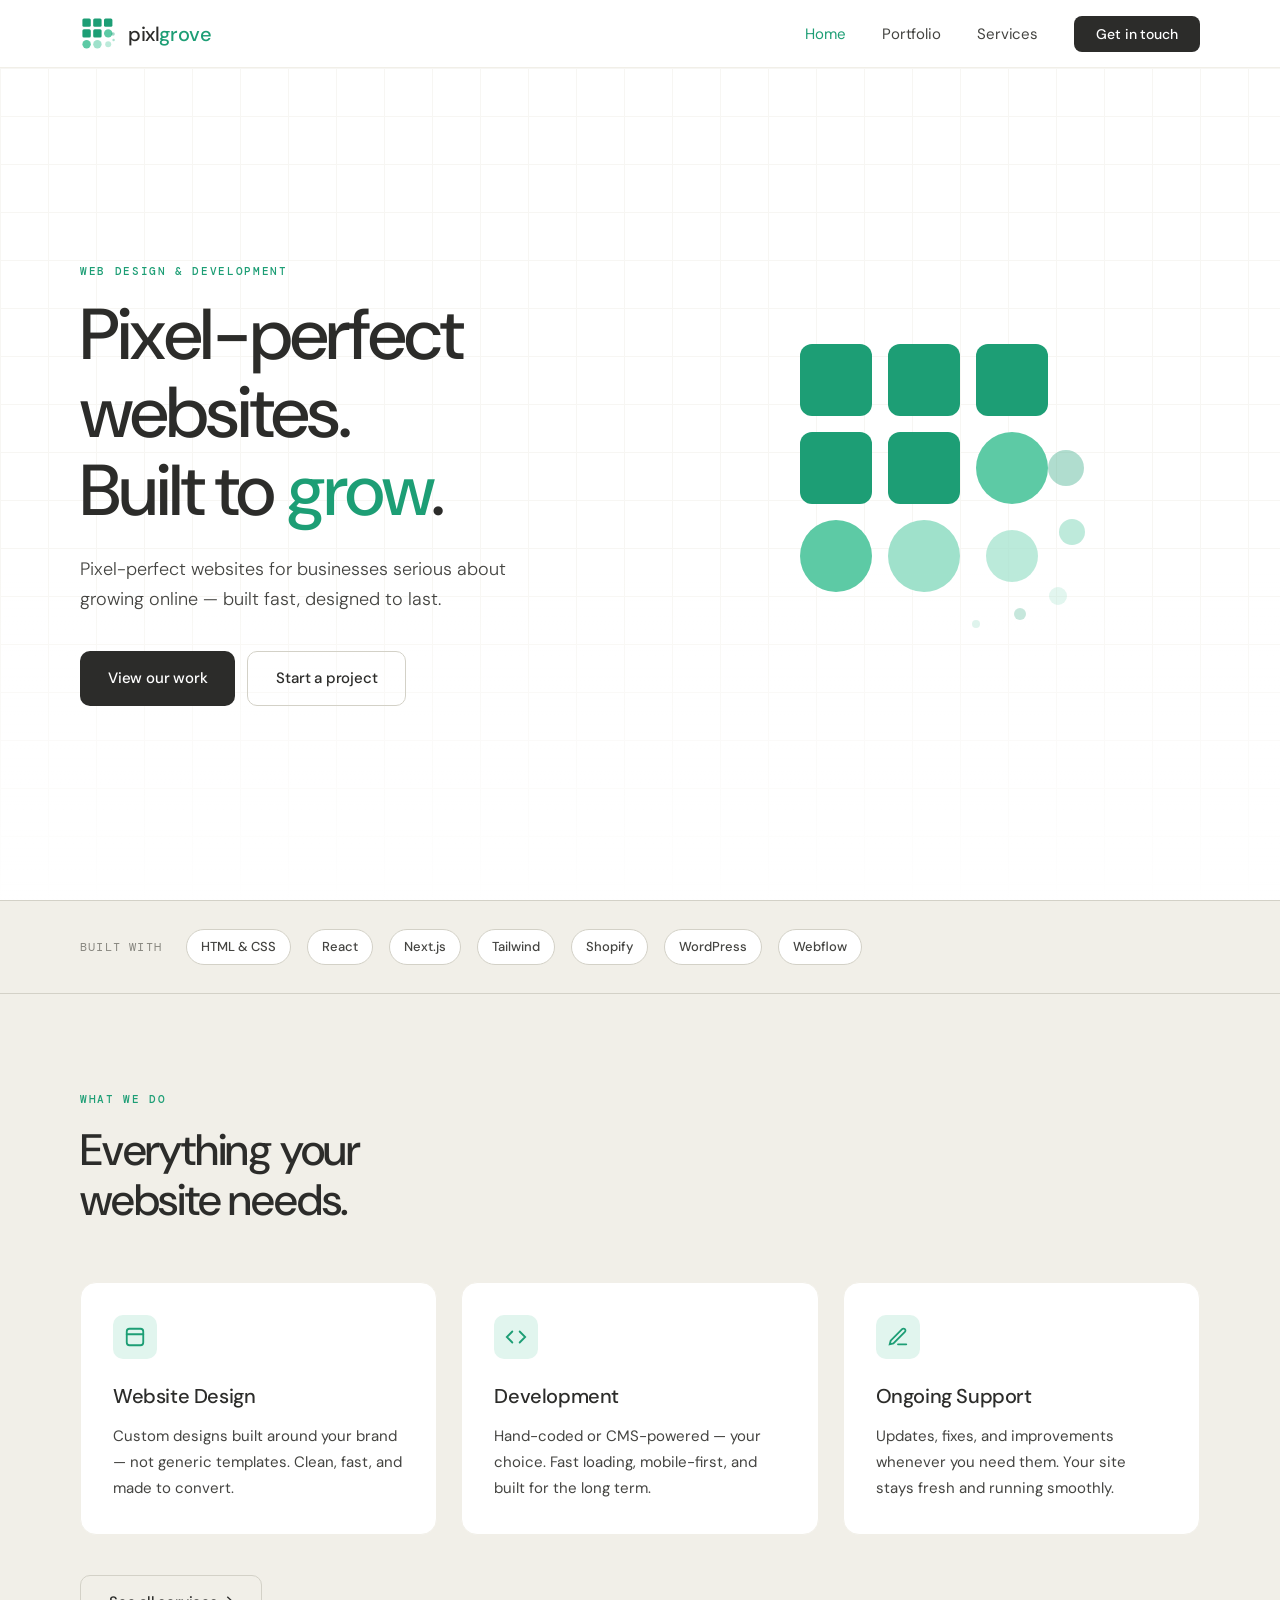
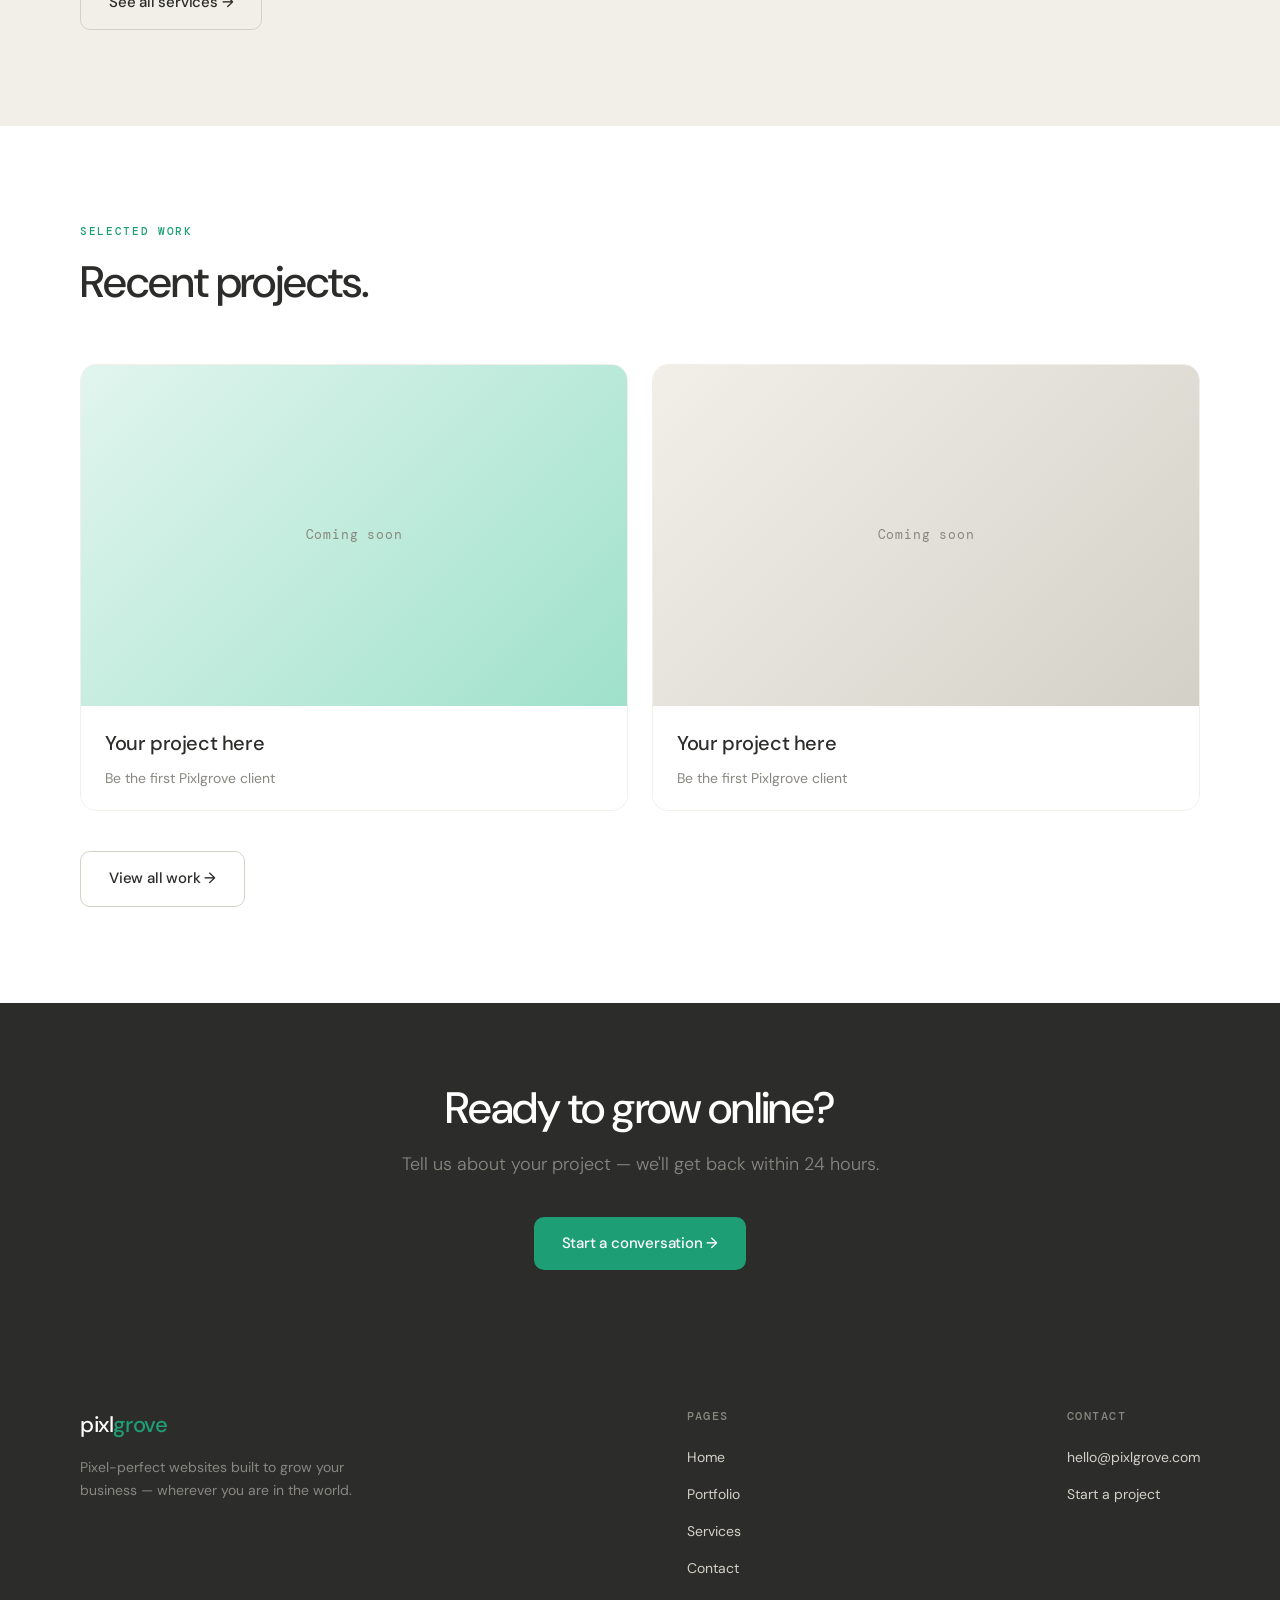
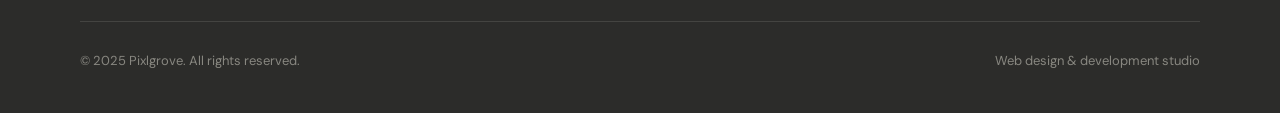
==== index.html @ 162561b9 "Improve SEO and AI-crawler discoverability - Render nav/footer as static HTML so non-JS crawlers see" ====
<!DOCTYPE html>
<html lang="en">
<head>
  <meta charset="UTF-8"/>
  <meta name="viewport" content="width=device-width, initial-scale=1.0"/>
  <title>Pixlgrove — Web Design &amp; Development Studio</title>
  <meta name="description" content="Pixel-perfect websites built to grow your business. Web design and development studio serving clients worldwide — from $499."/>
  <link rel="canonical" href="https://pixlgrove.com/"/>
  <meta name="robots" content="index, follow, max-image-preview:large, max-snippet:-1"/>
  <meta name="theme-color" content="#1D9E75"/>
  <meta name="author" content="Pixlgrove"/>

  <meta property="og:type" content="website"/>
  <meta property="og:site_name" content="Pixlgrove"/>
  <meta property="og:title" content="Pixlgrove — Web Design &amp; Development Studio"/>
  <meta property="og:description" content="Pixel-perfect websites built to grow your business. Web design and development studio serving clients worldwide."/>
  <meta property="og:url" content="https://pixlgrove.com/"/>
  <meta property="og:image" content="https://pixlgrove.com/og-image.png"/>
  <meta property="og:image:width" content="1200"/>
  <meta property="og:image:height" content="630"/>

  <meta name="twitter:card" content="summary_large_image"/>
  <meta name="twitter:title" content="Pixlgrove — Web Design &amp; Development Studio"/>
  <meta name="twitter:description" content="Pixel-perfect websites built to grow your business, from $499."/>
  <meta name="twitter:image" content="https://pixlgrove.com/og-image.png"/>

  <script type="application/ld+json">
  {
    "@context": "https://schema.org",
    "@graph": [
      {
        "@type": "ProfessionalService",
        "@id": "https://pixlgrove.com/#business",
        "name": "Pixlgrove",
        "description": "Web design and development studio building pixel-perfect, fast, conversion-focused websites for businesses worldwide.",
        "url": "https://pixlgrove.com/",
        "email": "hello@pixlgrove.com",
        "logo": "https://pixlgrove.com/og-image.png",
        "image": "https://pixlgrove.com/og-image.png",
        "priceRange": "$$",
        "areaServed": "Worldwide",
        "knowsAbout": ["Web design", "Web development", "E-commerce", "SEO", "Website maintenance"],
        "makesOffer": [
          { "@type": "Offer", "name": "Starter website", "price": "499", "priceCurrency": "USD" },
          { "@type": "Offer", "name": "Growth website", "price": "999", "priceCurrency": "USD" },
          { "@type": "Offer", "name": "Custom website" }
        ]
      },
      {
        "@type": "WebSite",
        "@id": "https://pixlgrove.com/#website",
        "url": "https://pixlgrove.com/",
        "name": "Pixlgrove",
        "publisher": { "@id": "https://pixlgrove.com/#business" }
      }
    ]
  }
  </script>
  <link rel="stylesheet" href="style.css"/>
  <link rel="icon" href="data:image/svg+xml,<svg xmlns='http://www.w3.org/2000/svg' viewBox='0 0 120 120'><rect x='8' y='8' width='28' height='28' rx='5' fill='%231D9E75'/><rect x='44' y='8' width='28' height='28' rx='5' fill='%231D9E75'/><rect x='80' y='8' width='28' height='28' rx='5' fill='%231D9E75'/><rect x='8' y='44' width='28' height='28' rx='5' fill='%231D9E75'/><rect x='44' y='44' width='28' height='28' rx='5' fill='%231D9E75'/><rect x='80' y='44' width='28' height='28' rx='14' fill='%235DCAA5'/><rect x='8' y='80' width='28' height='28' rx='14' fill='%235DCAA5'/><circle cx='58' cy='94' r='14' fill='%239FE1CB'/></svg>"/>
  <style>
    /* HERO */
    .hero {
      min-height: calc(100vh - var(--nav-h));
      display: flex;
      align-items: center;
      padding: 80px 40px;
      position: relative;
      overflow: hidden;
    }

    .hero-grid {
      position: absolute;
      inset: 0;
      background-image:
        linear-gradient(var(--bark5) 1px, transparent 1px),
        linear-gradient(90deg, var(--bark5) 1px, transparent 1px);
      background-size: 48px 48px;
      opacity: 0.5;
    }

    .hero-grid::after {
      content: '';
      position: absolute;
      inset: 0;
      background: linear-gradient(to bottom, transparent 60%, white 100%);
    }

    .hero-inner {
      max-width: var(--max);
      margin: 0 auto;
      width: 100%;
      position: relative;
      z-index: 1;
      display: grid;
      grid-template-columns: 1fr 1fr;
      gap: 80px;
      align-items: center;
    }

    .hero-content h1 { margin-bottom: 24px; }
    .hero-content h1 em {
      font-style: normal;
      color: var(--grove);
    }

    .hero-content p {
      font-size: 18px;
      color: var(--bark2);
      max-width: 440px;
      margin-bottom: 36px;
      line-height: 1.7;
      font-weight: 300;
    }

    .hero-btns { display: flex; gap: 12px; flex-wrap: wrap; }

    .hero-mark {
      display: flex;
      justify-content: center;
      align-items: center;
    }

    .hero-mark svg {
      width: 100%;
      max-width: 320px;
      height: auto;
      animation: floatMark 6s ease-in-out infinite;
    }

    @keyframes floatMark {
      0%, 100% { transform: translateY(0); }
      50% { transform: translateY(-12px); }
    }

    /* LOGOS BAR */
    .logos-bar {
      background: var(--bark5);
      padding: 28px 40px;
      border-top: 1px solid var(--bark4);
      border-bottom: 1px solid var(--bark4);
    }

    .logos-inner {
      max-width: var(--max);
      margin: 0 auto;
      display: flex;
      align-items: center;
      gap: 16px;
      flex-wrap: wrap;
    }

    .logos-inner p {
      font-size: 12px;
      font-family: var(--font-mono);
      letter-spacing: .1em;
      text-transform: uppercase;
      color: var(--bark3);
      flex-shrink: 0;
      margin-right: 8px;
    }

    .logo-pill {
      font-size: 13px;
      font-weight: 500;
      color: var(--bark2);
      padding: 6px 14px;
      background: white;
      border: 1px solid var(--bark4);
      border-radius: 20px;
    }

    /* SERVICES PREVIEW */
    .services-grid {
      display: grid;
      grid-template-columns: repeat(3, 1fr);
      gap: 24px;
      margin-top: 56px;
    }

    .service-card {
      padding: 32px;
      border: 1px solid var(--bark5);
      border-radius: var(--radius-lg);
      transition: border-color .2s, transform .2s;
      background: white;
    }

    .service-card:hover {
      border-color: var(--mist);
      transform: translateY(-3px);
    }

    .service-icon {
      width: 44px;
      height: 44px;
      background: #E1F5EE;
      border-radius: 10px;
      display: flex;
      align-items: center;
      justify-content: center;
      margin-bottom: 20px;
    }

    .service-card h3 { margin-bottom: 10px; }
    .service-card p { font-size: 15px; }

    /* PORTFOLIO PREVIEW */
    .portfolio-grid {
      display: grid;
      grid-template-columns: repeat(2, 1fr);
      gap: 24px;
      margin-top: 56px;
    }

    .portfolio-card {
      border-radius: var(--radius-lg);
      overflow: hidden;
      border: 1px solid var(--bark5);
      text-decoration: none;
      transition: transform .25s, border-color .25s;
      display: block;
    }

    .portfolio-card:hover { transform: translateY(-4px); border-color: var(--mist); }

    .portfolio-thumb {
      aspect-ratio: 16/10;
      display: flex;
      align-items: center;
      justify-content: center;
      font-size: 13px;
      font-family: var(--font-mono);
      color: var(--bark3);
      letter-spacing: .06em;
    }

    .portfolio-meta {
      padding: 20px 24px;
      background: white;
    }

    .portfolio-meta h3 { margin-bottom: 6px; }
    .portfolio-meta p { font-size: 14px; color: var(--bark3); }

    /* CTA BAND */
    .cta-band {
      background: var(--bark);
      padding: 80px 40px;
      text-align: center;
    }

    .cta-band h2 { color: white; margin-bottom: 16px; }
    .cta-band p { color: var(--bark3); font-size: 18px; margin-bottom: 36px; font-weight: 300; }

    @media (max-width: 900px) {
      .hero-inner { grid-template-columns: 1fr; gap: 48px; }
      .hero-mark { display: none; }
      .services-grid { grid-template-columns: 1fr; }
      .portfolio-grid { grid-template-columns: 1fr; }
      .hero { padding: 60px 20px; }
      .logos-bar { padding: 24px 20px; }
      .cta-band { padding: 64px 20px; }
    }
  </style>
</head>
<body class="page">

<nav aria-label="Primary navigation">
  <div class="nav-inner">
    <a href="index.html" class="nav-logo" aria-label="Pixlgrove — home">
      <svg width="36" height="36" viewBox="0 0 120 120" xmlns="http://www.w3.org/2000/svg" aria-hidden="true" focusable="false">
        <rect x="8"  y="8"  width="28" height="28" rx="5" fill="#1D9E75"/>
        <rect x="44" y="8"  width="28" height="28" rx="5" fill="#1D9E75"/>
        <rect x="80" y="8"  width="28" height="28" rx="5" fill="#1D9E75"/>
        <rect x="8"  y="44" width="28" height="28" rx="5" fill="#1D9E75"/>
        <rect x="44" y="44" width="28" height="28" rx="5" fill="#1D9E75"/>
        <rect x="80" y="44" width="28" height="28" rx="14" fill="#5DCAA5"/>
        <rect x="8"  y="80" width="28" height="28" rx="14" fill="#5DCAA5"/>
        <circle cx="58" cy="94" r="14" fill="#9FE1CB"/>
        <circle cx="94" cy="94" r="10" fill="#9FE1CB" opacity="0.7"/>
        <circle cx="110" cy="60" r="6" fill="#1D9E75" opacity="0.4"/>
        <circle cx="112" cy="80" r="4" fill="#5DCAA5" opacity="0.5"/>
      </svg>
      <span class="nav-wordmark">pixl<span>grove</span></span>
    </a>
    <ul class="nav-links" id="nav-links">
      <li><a href="index.html" class="active" aria-current="page">Home</a></li>
      <li><a href="portfolio.html">Portfolio</a></li>
      <li><a href="services.html">Services</a></li>
      <li><a href="contact.html" class="nav-cta">Get in touch</a></li>
    </ul>
    <button class="nav-burger" id="nav-burger" aria-label="Toggle menu" aria-expanded="false" aria-controls="nav-links">
      <span></span><span></span><span></span>
    </button>
  </div>
</nav>

<main>

<!-- HERO -->
<section class="hero">
  <div class="hero-grid"></div>
  <div class="hero-inner">
    <div class="hero-content">
      <span class="eyebrow fade-up">Web design &amp; development</span>
      <h1 class="fade-up">Pixel-perfect websites.<br>Built to <em>grow</em>.</h1>
      <p class="fade-up">Pixel-perfect websites for businesses serious about growing online — built fast, designed to last.</p>
      <div class="hero-btns fade-up">
        <a href="portfolio.html" class="btn btn-dark">View our work</a>
        <a href="contact.html" class="btn btn-outline">Start a project</a>
      </div>
    </div>
    <div class="hero-mark fade-up">
      <svg aria-hidden="true" viewBox="0 0 320 320" xmlns="http://www.w3.org/2000/svg" fill="none">
        <!-- Large dissolve mark -->
        <rect x="20"  y="20"  width="72" height="72" rx="12" fill="#1D9E75"/>
        <rect x="108" y="20"  width="72" height="72" rx="12" fill="#1D9E75"/>
        <rect x="196" y="20"  width="72" height="72" rx="12" fill="#1D9E75"/>
        <rect x="20"  y="108" width="72" height="72" rx="12" fill="#1D9E75"/>
        <rect x="108" y="108" width="72" height="72" rx="12" fill="#1D9E75"/>
        <rect x="196" y="108" width="72" height="72" rx="36" fill="#5DCAA5"/>
        <rect x="20"  y="196" width="72" height="72" rx="36" fill="#5DCAA5"/>
        <circle cx="144" cy="232" r="36" fill="#9FE1CB"/>
        <circle cx="232" cy="232" r="26" fill="#9FE1CB" opacity="0.7"/>
        <circle cx="286" cy="144" r="18" fill="#1D9E75" opacity="0.35"/>
        <circle cx="292" cy="208" r="13" fill="#5DCAA5" opacity="0.4"/>
        <circle cx="278" cy="272" r="9"  fill="#9FE1CB" opacity="0.3"/>
        <circle cx="240" cy="290" r="6"  fill="#1D9E75" opacity="0.25"/>
        <circle cx="196" cy="300" r="4"  fill="#5DCAA5" opacity="0.2"/>
      </svg>
    </div>
  </div>
</section>

<!-- LOGOS BAR -->
<div class="logos-bar">
  <div class="logos-inner">
    <p>Built with</p>
    <span class="logo-pill">HTML &amp; CSS</span>
    <span class="logo-pill">React</span>
    <span class="logo-pill">Next.js</span>
    <span class="logo-pill">Tailwind</span>
    <span class="logo-pill">Shopify</span>
    <span class="logo-pill">WordPress</span>
    <span class="logo-pill">Webflow</span>
  </div>
</div>

<!-- SERVICES PREVIEW -->
<section class="section" style="background: var(--bark5);">
  <div class="container">
    <span class="eyebrow">What we do</span>
    <h2>Everything your<br>website needs.</h2>
    <div class="services-grid">
      <div class="service-card fade-up">
        <div class="service-icon">
          <svg aria-hidden="true" width="22" height="22" viewBox="0 0 24 24" fill="none" stroke="#1D9E75" stroke-width="2" stroke-linecap="round">
            <rect x="3" y="3" width="18" height="18" rx="3"/><path d="M3 9h18"/>
          </svg>
        </div>
        <h3>Website Design</h3>
        <p>Custom designs built around your brand — not generic templates. Clean, fast, and made to convert.</p>
      </div>
      <div class="service-card fade-up">
        <div class="service-icon">
          <svg aria-hidden="true" width="22" height="22" viewBox="0 0 24 24" fill="none" stroke="#1D9E75" stroke-width="2" stroke-linecap="round">
            <polyline points="16 18 22 12 16 6"/><polyline points="8 6 2 12 8 18"/>
          </svg>
        </div>
        <h3>Development</h3>
        <p>Hand-coded or CMS-powered — your choice. Fast loading, mobile-first, and built for the long term.</p>
      </div>
      <div class="service-card fade-up">
        <div class="service-icon">
          <svg aria-hidden="true" width="22" height="22" viewBox="0 0 24 24" fill="none" stroke="#1D9E75" stroke-width="2" stroke-linecap="round">
            <path d="M12 20h9"/><path d="M16.5 3.5a2.121 2.121 0 013 3L7 19l-4 1 1-4L16.5 3.5z"/>
          </svg>
        </div>
        <h3>Ongoing Support</h3>
        <p>Updates, fixes, and improvements whenever you need them. Your site stays fresh and running smoothly.</p>
      </div>
    </div>
    <div style="margin-top:40px;">
      <a href="services.html" class="btn btn-outline">See all services →</a>
    </div>
  </div>
</section>

<!-- PORTFOLIO PREVIEW -->
<section class="section">
  <div class="container">
    <span class="eyebrow">Selected work</span>
    <h2>Recent projects.</h2>
    <div class="portfolio-grid">
      <a href="portfolio.html" class="portfolio-card fade-up">
        <div class="portfolio-thumb" style="background: linear-gradient(135deg,#E1F5EE,#9FE1CB);">
          <span>Coming soon</span>
        </div>
        <div class="portfolio-meta">
          <h3>Your project here</h3>
          <p>Be the first Pixlgrove client</p>
        </div>
      </a>
      <a href="portfolio.html" class="portfolio-card fade-up">
        <div class="portfolio-thumb" style="background: linear-gradient(135deg,#F1EFE8,#D3D1C7);">
          <span>Coming soon</span>
        </div>
        <div class="portfolio-meta">
          <h3>Your project here</h3>
          <p>Be the first Pixlgrove client</p>
        </div>
      </a>
    </div>
    <div style="margin-top:40px;">
      <a href="portfolio.html" class="btn btn-outline">View all work →</a>
    </div>
  </div>
</section>

<!-- CTA BAND -->
<div class="cta-band">
  <div class="container">
    <h2>Ready to grow online?</h2>
    <p>Tell us about your project — we'll get back within 24 hours.</p>
    <a href="contact.html" class="btn btn-primary">Start a conversation →</a>
  </div>
</div>

</main>

<footer>
  <div class="footer-inner">
    <div class="footer-top">
      <div class="footer-brand">
        <div class="footer-wordmark">pixl<span>grove</span></div>
        <p>Pixel-perfect websites built to grow your business — wherever you are in the world.</p>
      </div>
      <div class="footer-links">
        <h4>Pages</h4>
        <ul>
          <li><a href="index.html">Home</a></li>
          <li><a href="portfolio.html">Portfolio</a></li>
          <li><a href="services.html">Services</a></li>
          <li><a href="contact.html">Contact</a></li>
        </ul>
      </div>
      <div class="footer-links">
        <h4>Contact</h4>
        <ul>
          <li><a href="mailto:hello@pixlgrove.com">hello@pixlgrove.com</a></li>
          <li><a href="contact.html">Start a project</a></li>
        </ul>
      </div>
    </div>
    <div class="footer-bottom">
      <p>&copy; 2025 Pixlgrove. All rights reserved.</p>
      <p>Web design &amp; development studio</p>
    </div>
  </div>
</footer>

<script src="layout.js"></script>
</body>
</html>
---- style.css ----
@import url('https://fonts.googleapis.com/css2?family=DM+Sans:ital,opsz,wght@0,9..40,300;0,9..40,400;0,9..40,500;1,9..40,300&family=DM+Mono:wght@400;500&display=swap');

*, *::before, *::after { box-sizing: border-box; margin: 0; padding: 0; }

:root {
  --grove:   #1D9E75;
  --mist:    #5DCAA5;
  --dew:     #9FE1CB;
  --bark:    #2C2C2A;
  --bark2:   #444441;
  --bark3:   #888780;
  --bark4:   #D3D1C7;
  --bark5:   #F1EFE8;
  --white:   #FFFFFF;
  --font-sans: 'DM Sans', sans-serif;
  --font-mono: 'DM Mono', monospace;
  --radius:  10px;
  --radius-lg: 16px;
  --max:     1120px;
  --nav-h:   68px;
}

html { scroll-behavior: smooth; }

body {
  font-family: var(--font-sans);
  font-size: 16px;
  color: var(--bark);
  background: var(--white);
  line-height: 1.7;
  -webkit-font-smoothing: antialiased;
}

/* ── NAV ── */
nav {
  position: fixed;
  top: 0; left: 0; right: 0;
  height: var(--nav-h);
  background: rgba(255,255,255,0.92);
  backdrop-filter: blur(12px);
  -webkit-backdrop-filter: blur(12px);
  border-bottom: 1px solid var(--bark5);
  z-index: 100;
  display: flex;
  align-items: center;
  padding: 0 40px;
}

.nav-inner {
  max-width: var(--max);
  width: 100%;
  margin: 0 auto;
  display: flex;
  align-items: center;
  justify-content: space-between;
}

.nav-logo {
  display: flex;
  align-items: center;
  gap: 12px;
  text-decoration: none;
}

.nav-logo svg { flex-shrink: 0; }

.nav-wordmark {
  font-size: 20px;
  font-weight: 500;
  letter-spacing: -0.4px;
  color: var(--bark);
  line-height: 1;
}

.nav-wordmark span { color: var(--grove); }

.nav-links {
  display: flex;
  align-items: center;
  gap: 36px;
  list-style: none;
}

.nav-links a {
  text-decoration: none;
  font-size: 15px;
  font-weight: 400;
  color: var(--bark2);
  transition: color .2s;
  letter-spacing: -0.1px;
}

.nav-links a:hover,
.nav-links a.active { color: var(--grove); }

.nav-cta {
  background: var(--bark);
  color: var(--white) !important;
  padding: 9px 22px;
  border-radius: 8px;
  font-weight: 500 !important;
  font-size: 14px !important;
  transition: background .2s !important;
}

.nav-cta:hover { background: var(--grove) !important; color: var(--white) !important; }

.nav-burger {
  display: none;
  flex-direction: column;
  gap: 5px;
  cursor: pointer;
  background: none;
  border: none;
  padding: 4px;
}

.nav-burger span {
  display: block;
  width: 22px;
  height: 2px;
  background: var(--bark);
  border-radius: 2px;
  transition: all .25s;
}

/* ── PAGE WRAPPER ── */
.page { padding-top: var(--nav-h); }

/* ── SECTIONS ── */
.section { padding: 96px 40px; }
.section-sm { padding: 64px 40px; }
.container { max-width: var(--max); margin: 0 auto; }

/* ── TYPOGRAPHY ── */
.eyebrow {
  font-family: var(--font-mono);
  font-size: 11px;
  font-weight: 500;
  letter-spacing: .15em;
  text-transform: uppercase;
  color: var(--grove);
  margin-bottom: 16px;
  display: block;
}

h1 {
  font-size: clamp(40px, 6vw, 72px);
  font-weight: 500;
  letter-spacing: -2px;
  line-height: 1.08;
  color: var(--bark);
}

h2 {
  font-size: clamp(28px, 4vw, 44px);
  font-weight: 500;
  letter-spacing: -1.2px;
  line-height: 1.15;
  color: var(--bark);
}

h3 {
  font-size: 20px;
  font-weight: 500;
  letter-spacing: -0.4px;
  color: var(--bark);
}

p {
  color: var(--bark2);
  line-height: 1.75;
}

.text-muted { color: var(--bark3); }
.text-grove { color: var(--grove); }

/* ── BUTTONS ── */
.btn {
  display: inline-flex;
  align-items: center;
  gap: 8px;
  padding: 14px 28px;
  border-radius: 10px;
  font-family: var(--font-sans);
  font-size: 15px;
  font-weight: 500;
  text-decoration: none;
  cursor: pointer;
  border: none;
  transition: all .2s;
  letter-spacing: -0.2px;
}

.btn-primary {
  background: var(--grove);
  color: var(--white);
}

.btn-primary:hover {
  background: #178a64;
  transform: translateY(-1px);
}

.btn-dark {
  background: var(--bark);
  color: var(--white);
}

.btn-dark:hover {
  background: var(--bark2);
  transform: translateY(-1px);
}

.btn-outline {
  background: transparent;
  color: var(--bark);
  border: 1.5px solid var(--bark4);
}

.btn-outline:hover {
  border-color: var(--grove);
  color: var(--grove);
}

/* ── TAGS / PILLS ── */
.tag {
  display: inline-block;
  font-family: var(--font-mono);
  font-size: 11px;
  font-weight: 500;
  letter-spacing: .08em;
  text-transform: uppercase;
  padding: 4px 10px;
  border-radius: 6px;
  background: var(--bark5);
  color: var(--bark2);
}

.tag-grove {
  background: #E1F5EE;
  color: #0F6E56;
}

/* ── DIVIDER ── */
hr {
  border: none;
  border-top: 1px solid var(--bark5);
}

/* ── FOOTER ── */
footer {
  background: var(--bark);
  color: var(--bark4);
  padding: 56px 40px 40px;
}

.footer-inner {
  max-width: var(--max);
  margin: 0 auto;
}

.footer-top {
  display: flex;
  justify-content: space-between;
  align-items: flex-start;
  gap: 40px;
  padding-bottom: 40px;
  border-bottom: 1px solid var(--bark2);
  flex-wrap: wrap;
}

.footer-brand p {
  font-size: 14px;
  color: var(--bark3);
  margin-top: 12px;
  max-width: 280px;
  line-height: 1.65;
}

.footer-wordmark {
  font-size: 22px;
  font-weight: 500;
  letter-spacing: -0.4px;
  color: var(--white);
}

.footer-wordmark span { color: var(--grove); }

.footer-links h4 {
  font-size: 12px;
  font-weight: 500;
  letter-spacing: .12em;
  text-transform: uppercase;
  color: var(--bark3);
  margin-bottom: 16px;
  font-family: var(--font-mono);
}

.footer-links ul {
  list-style: none;
  display: flex;
  flex-direction: column;
  gap: 10px;
}

.footer-links a {
  text-decoration: none;
  font-size: 14px;
  color: var(--bark4);
  transition: color .2s;
}

.footer-links a:hover { color: var(--grove); }

.footer-bottom {
  padding-top: 28px;
  display: flex;
  justify-content: space-between;
  align-items: center;
  flex-wrap: wrap;
  gap: 12px;
}

.footer-bottom p { font-size: 13px; color: var(--bark3); }

/* ── ANIMATIONS ── */
@keyframes fadeUp {
  from { opacity: 0; transform: translateY(24px); }
  to   { opacity: 1; transform: translateY(0); }
}

.fade-up {
  opacity: 0;
  animation: fadeUp .6s ease forwards;
}

.fade-up:nth-child(1) { animation-delay: .1s; }
.fade-up:nth-child(2) { animation-delay: .2s; }
.fade-up:nth-child(3) { animation-delay: .3s; }
.fade-up:nth-child(4) { animation-delay: .4s; }
.fade-up:nth-child(5) { animation-delay: .5s; }

/* ── RESPONSIVE ── */
@media (max-width: 768px) {
  nav { padding: 0 20px; }
  .section { padding: 72px 20px; }
  .section-sm { padding: 48px 20px; }
  footer { padding: 48px 20px 32px; }

  .nav-links { display: none; }
  .nav-burger { display: flex; }

  .nav-links.open {
    display: flex;
    flex-direction: column;
    position: fixed;
    top: var(--nav-h);
    left: 0; right: 0;
    background: var(--white);
    padding: 24px 20px 32px;
    border-bottom: 1px solid var(--bark5);
    gap: 20px;
    box-shadow: 0 8px 24px rgba(0,0,0,.06);
  }

  .nav-links.open .nav-cta {
    width: fit-content;
  }
}
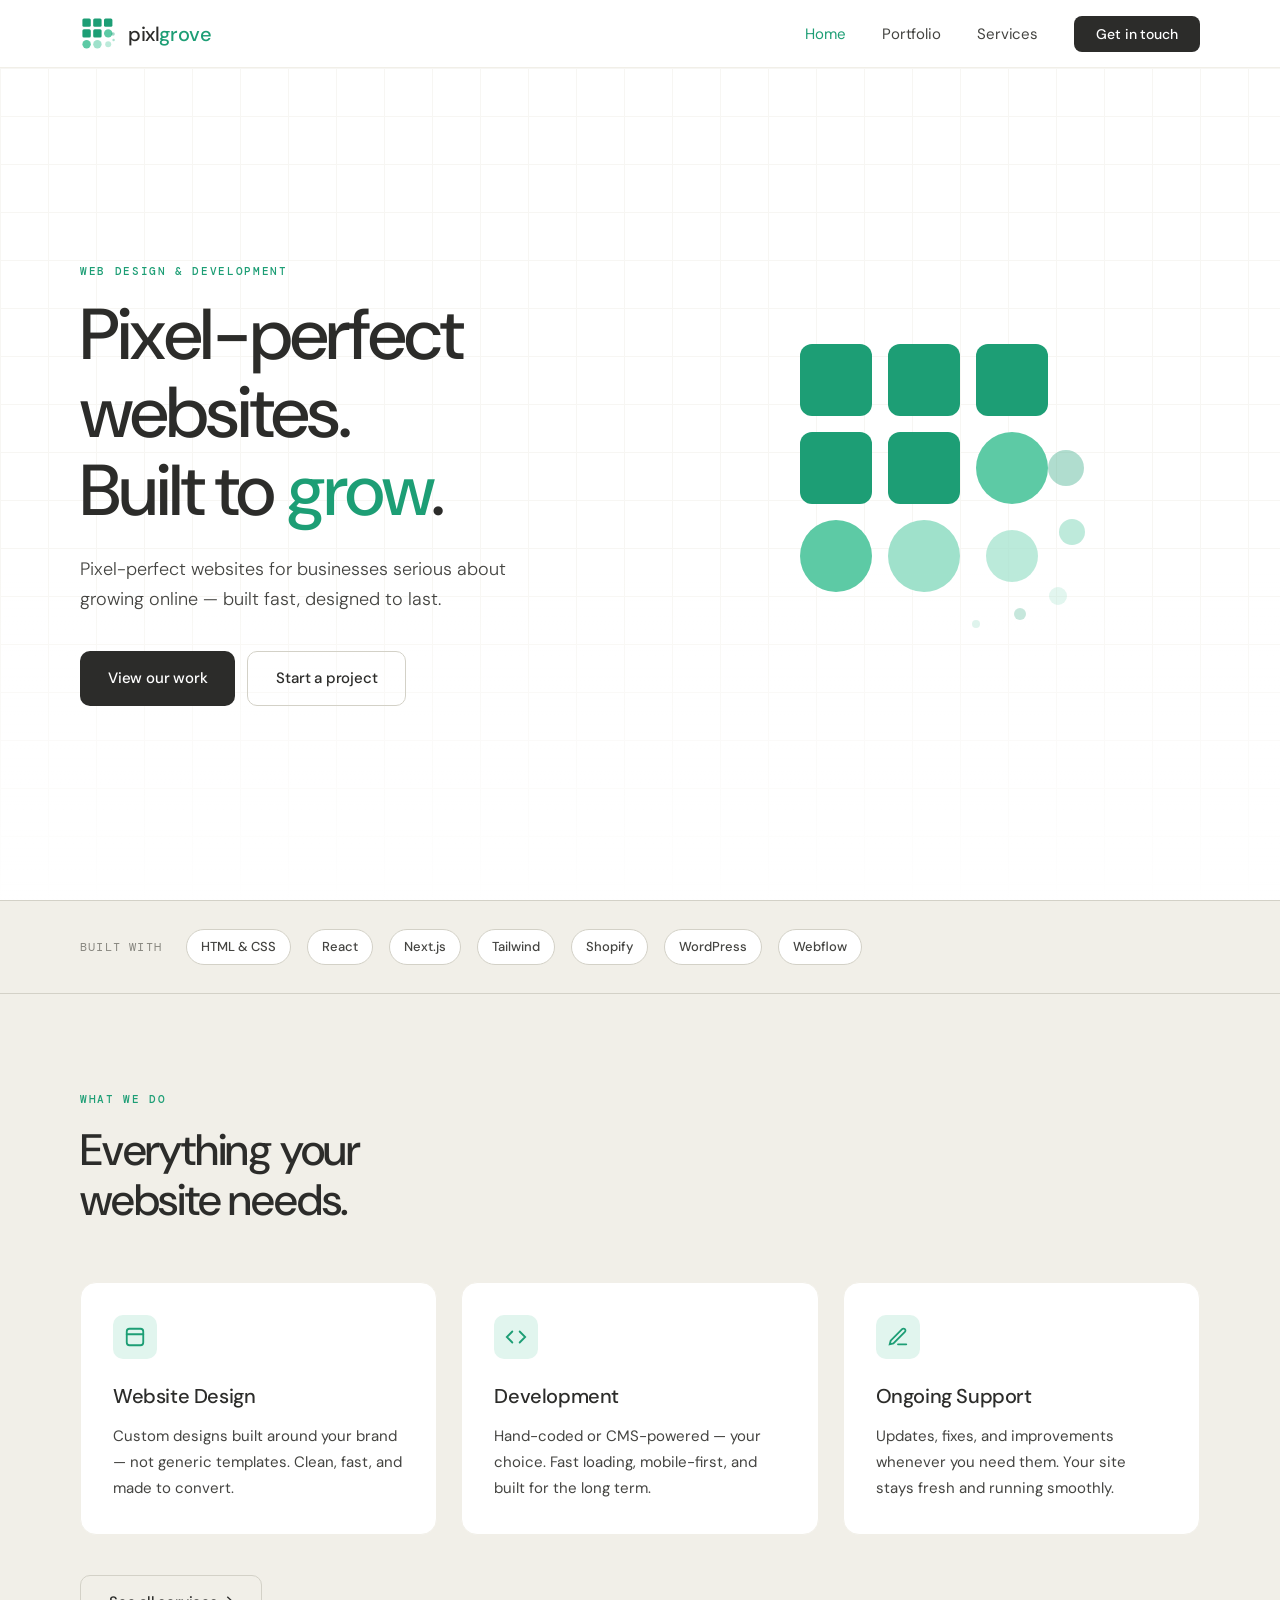
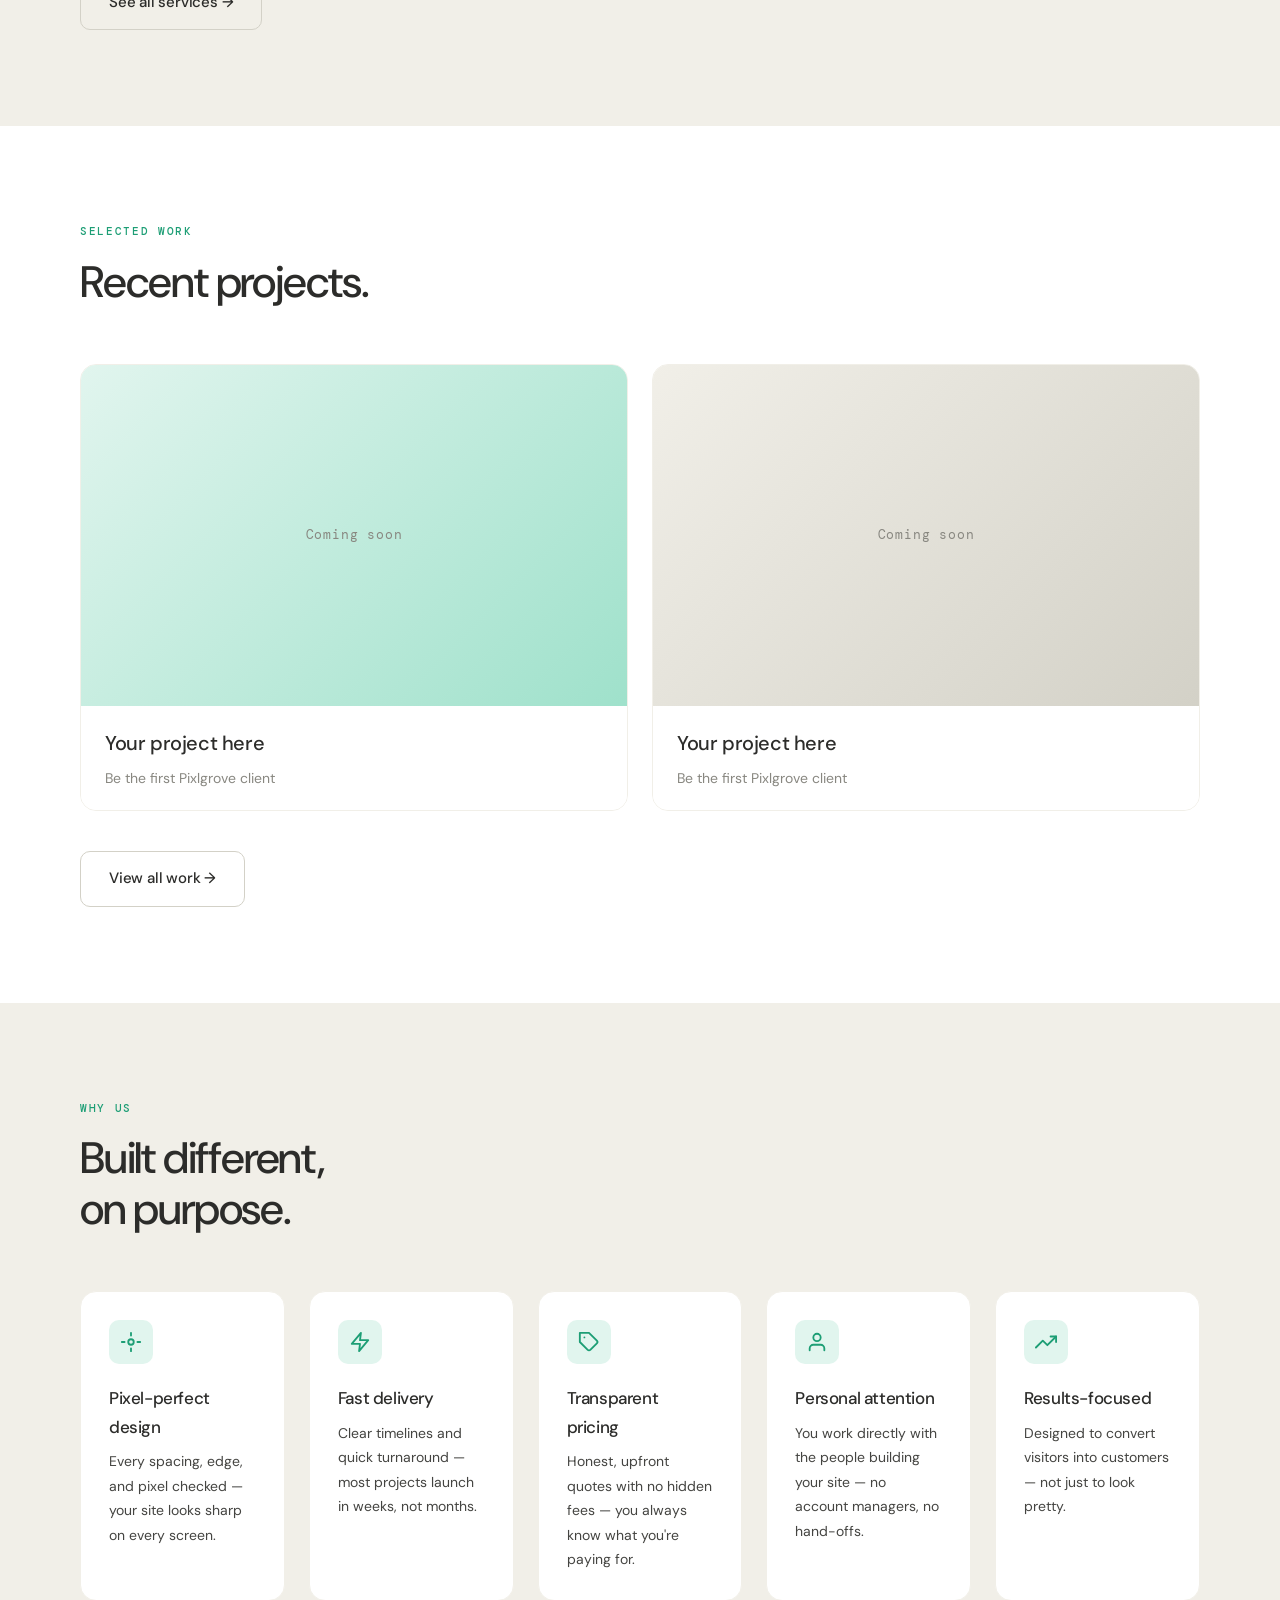
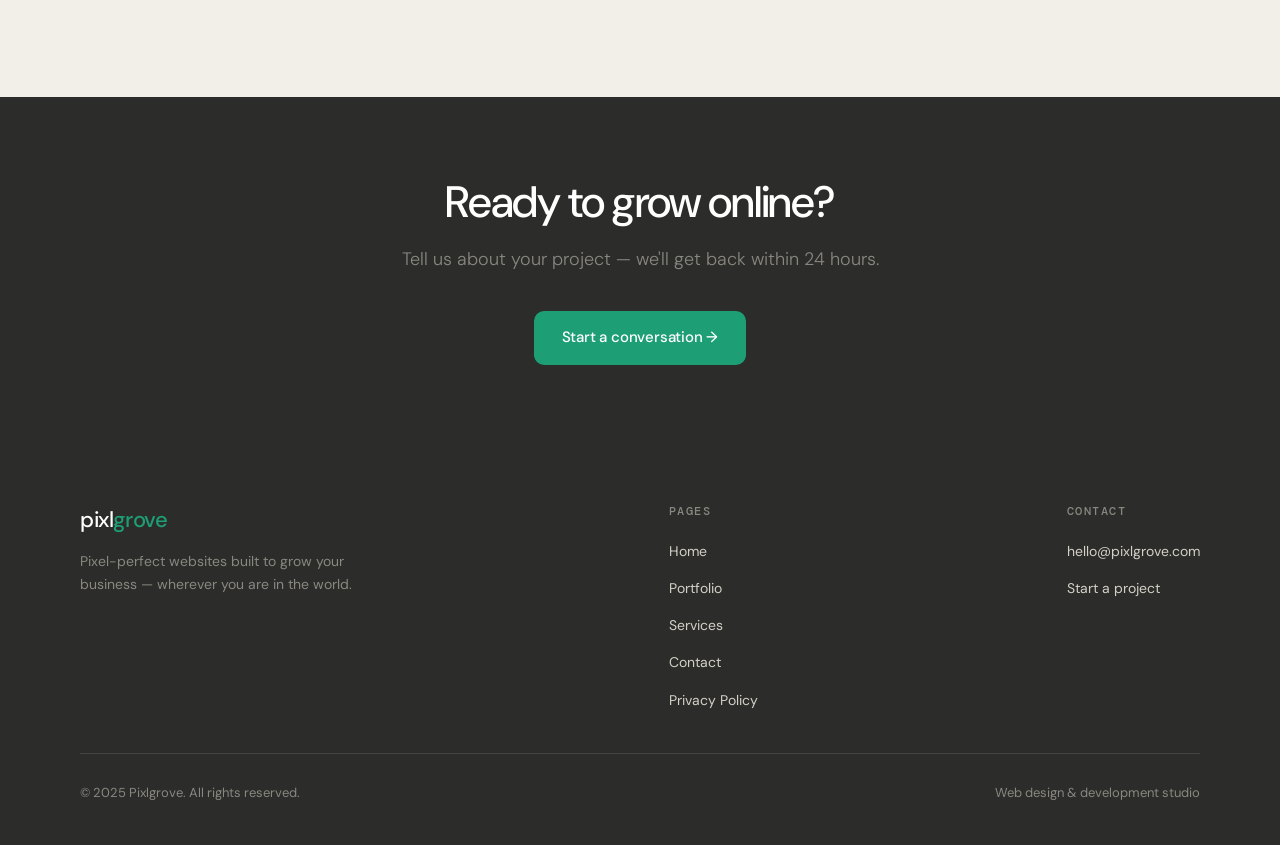
==== commit 912eb8e0: "Add Why Us section, privacy policy page, and footer link Add a "Why Us" differentiators section to t" ====
--- a/index.html
+++ b/index.html
@@ -243,6 +243,30 @@
     .portfolio-meta h3 { margin-bottom: 6px; }
     .portfolio-meta p { font-size: 14px; color: var(--bark3); }
 
+    /* WHY US */
+    .why-grid {
+      display: grid;
+      grid-template-columns: repeat(auto-fit, minmax(190px, 1fr));
+      gap: 24px;
+      margin-top: 56px;
+    }
+
+    .why-card {
+      padding: 28px;
+      border: 1px solid var(--bark5);
+      border-radius: var(--radius-lg);
+      background: white;
+      transition: border-color .2s, transform .2s;
+    }
+
+    .why-card:hover {
+      border-color: var(--mist);
+      transform: translateY(-3px);
+    }
+
+    .why-card h3 { margin-bottom: 8px; font-size: 17px; }
+    .why-card p { font-size: 14px; }
+
     /* CTA BAND */
     .cta-band {
       background: var(--bark);
@@ -418,6 +442,61 @@
   </div>
 </section>
 
+<!-- WHY US -->
+<section class="section" style="background: var(--bark5);">
+  <div class="container">
+    <span class="eyebrow">Why us</span>
+    <h2>Built different,<br>on purpose.</h2>
+    <div class="why-grid">
+      <div class="why-card fade-up">
+        <div class="service-icon">
+          <svg aria-hidden="true" width="22" height="22" viewBox="0 0 24 24" fill="none" stroke="#1D9E75" stroke-width="2" stroke-linecap="round" stroke-linejoin="round">
+            <circle cx="12" cy="12" r="3"/><path d="M12 2v3M12 19v3M2 12h3M19 12h3"/>
+          </svg>
+        </div>
+        <h3>Pixel-perfect design</h3>
+        <p>Every spacing, edge, and pixel checked — your site looks sharp on every screen.</p>
+      </div>
+      <div class="why-card fade-up">
+        <div class="service-icon">
+          <svg aria-hidden="true" width="22" height="22" viewBox="0 0 24 24" fill="none" stroke="#1D9E75" stroke-width="2" stroke-linecap="round" stroke-linejoin="round">
+            <polygon points="13 2 3 14 12 14 11 22 21 10 12 10 13 2"/>
+          </svg>
+        </div>
+        <h3>Fast delivery</h3>
+        <p>Clear timelines and quick turnaround — most projects launch in weeks, not months.</p>
+      </div>
+      <div class="why-card fade-up">
+        <div class="service-icon">
+          <svg aria-hidden="true" width="22" height="22" viewBox="0 0 24 24" fill="none" stroke="#1D9E75" stroke-width="2" stroke-linecap="round" stroke-linejoin="round">
+            <path d="M20.59 13.41l-7.17 7.17a2 2 0 0 1-2.83 0L2 12V2h10l8.59 8.59a2 2 0 0 1 0 2.82z"/><line x1="7" y1="7" x2="7.01" y2="7"/>
+          </svg>
+        </div>
+        <h3>Transparent pricing</h3>
+        <p>Honest, upfront quotes with no hidden fees — you always know what you're paying for.</p>
+      </div>
+      <div class="why-card fade-up">
+        <div class="service-icon">
+          <svg aria-hidden="true" width="22" height="22" viewBox="0 0 24 24" fill="none" stroke="#1D9E75" stroke-width="2" stroke-linecap="round" stroke-linejoin="round">
+            <path d="M20 21v-2a4 4 0 0 0-4-4H8a4 4 0 0 0-4 4v2"/><circle cx="12" cy="7" r="4"/>
+          </svg>
+        </div>
+        <h3>Personal attention</h3>
+        <p>You work directly with the people building your site — no account managers, no hand-offs.</p>
+      </div>
+      <div class="why-card fade-up">
+        <div class="service-icon">
+          <svg aria-hidden="true" width="22" height="22" viewBox="0 0 24 24" fill="none" stroke="#1D9E75" stroke-width="2" stroke-linecap="round" stroke-linejoin="round">
+            <polyline points="23 6 13.5 15.5 8.5 10.5 1 18"/><polyline points="17 6 23 6 23 12"/>
+          </svg>
+        </div>
+        <h3>Results-focused</h3>
+        <p>Designed to convert visitors into customers — not just to look pretty.</p>
+      </div>
+    </div>
+  </div>
+</section>
+
 <!-- CTA BAND -->
 <div class="cta-band">
   <div class="container">
@@ -443,6 +522,7 @@
           <li><a href="portfolio.html">Portfolio</a></li>
           <li><a href="services.html">Services</a></li>
           <li><a href="contact.html">Contact</a></li>
+          <li><a href="privacy.html">Privacy Policy</a></li>
         </ul>
       </div>
       <div class="footer-links">
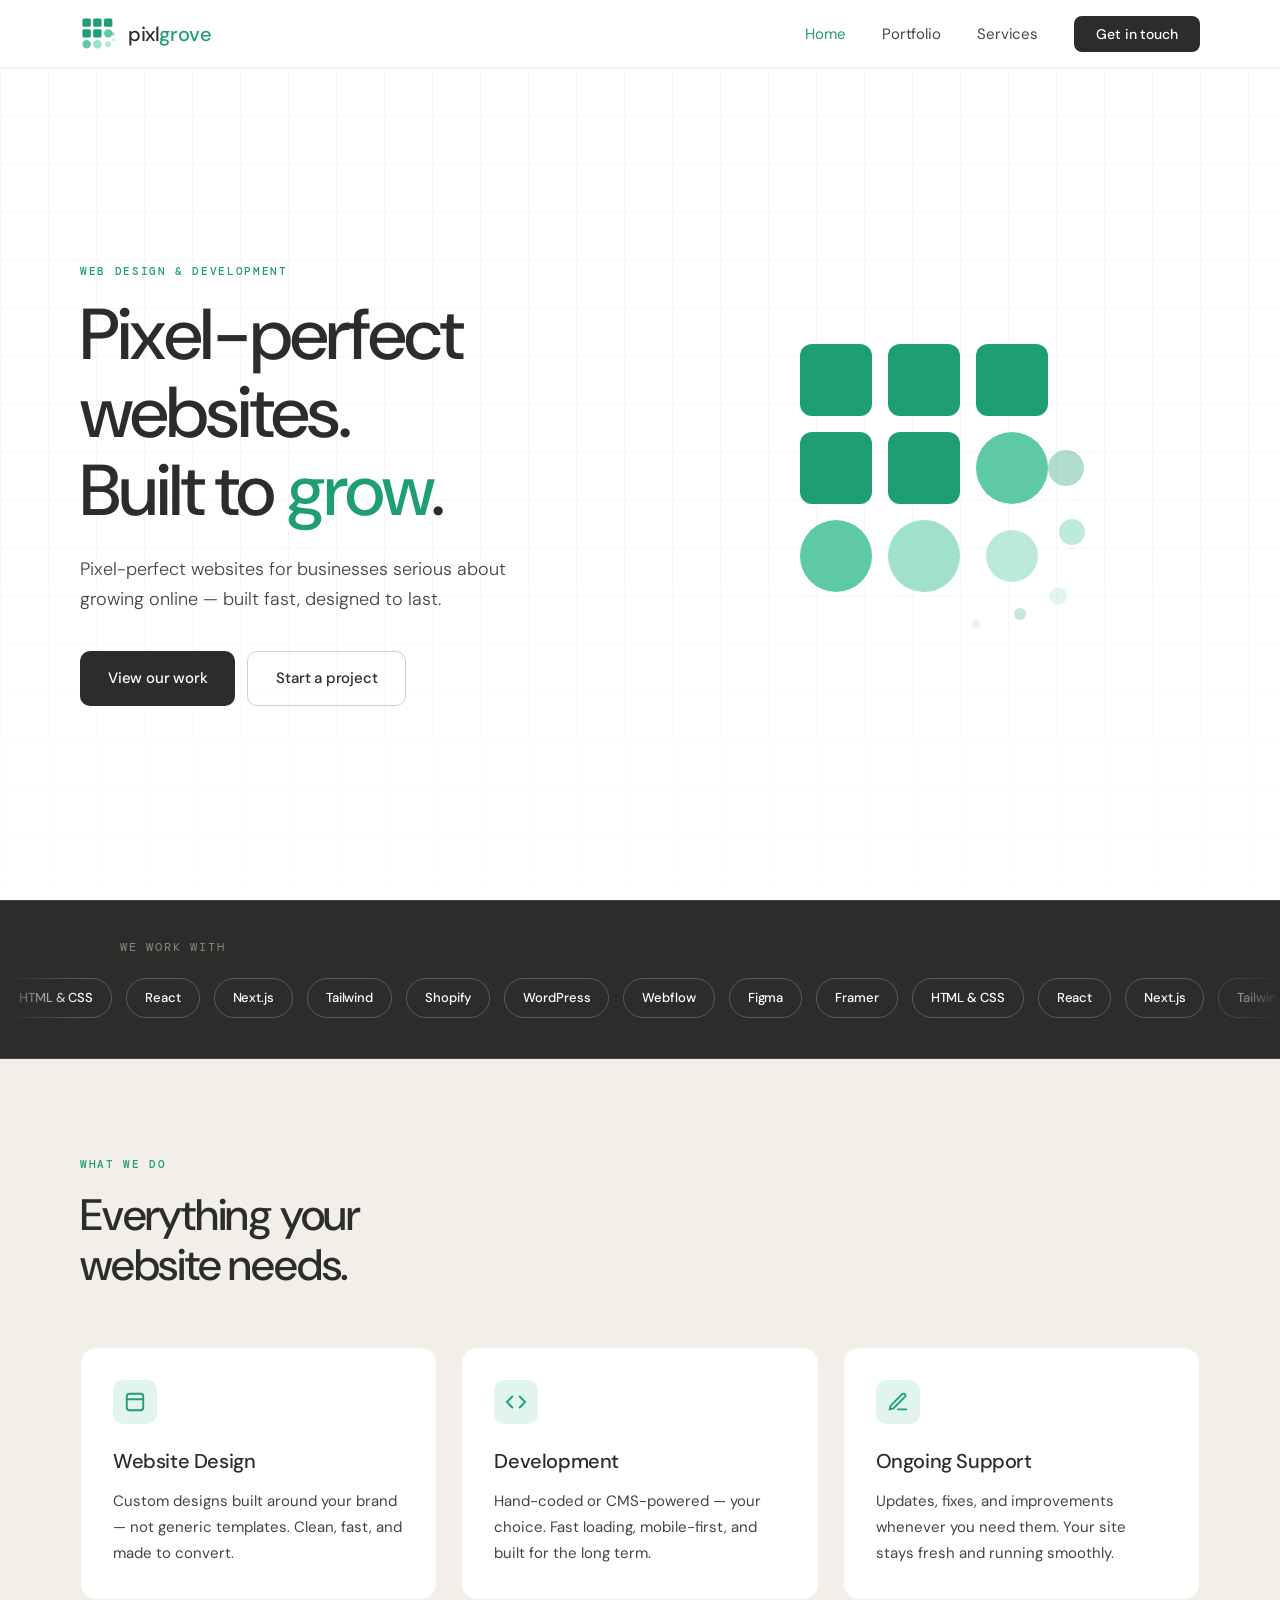
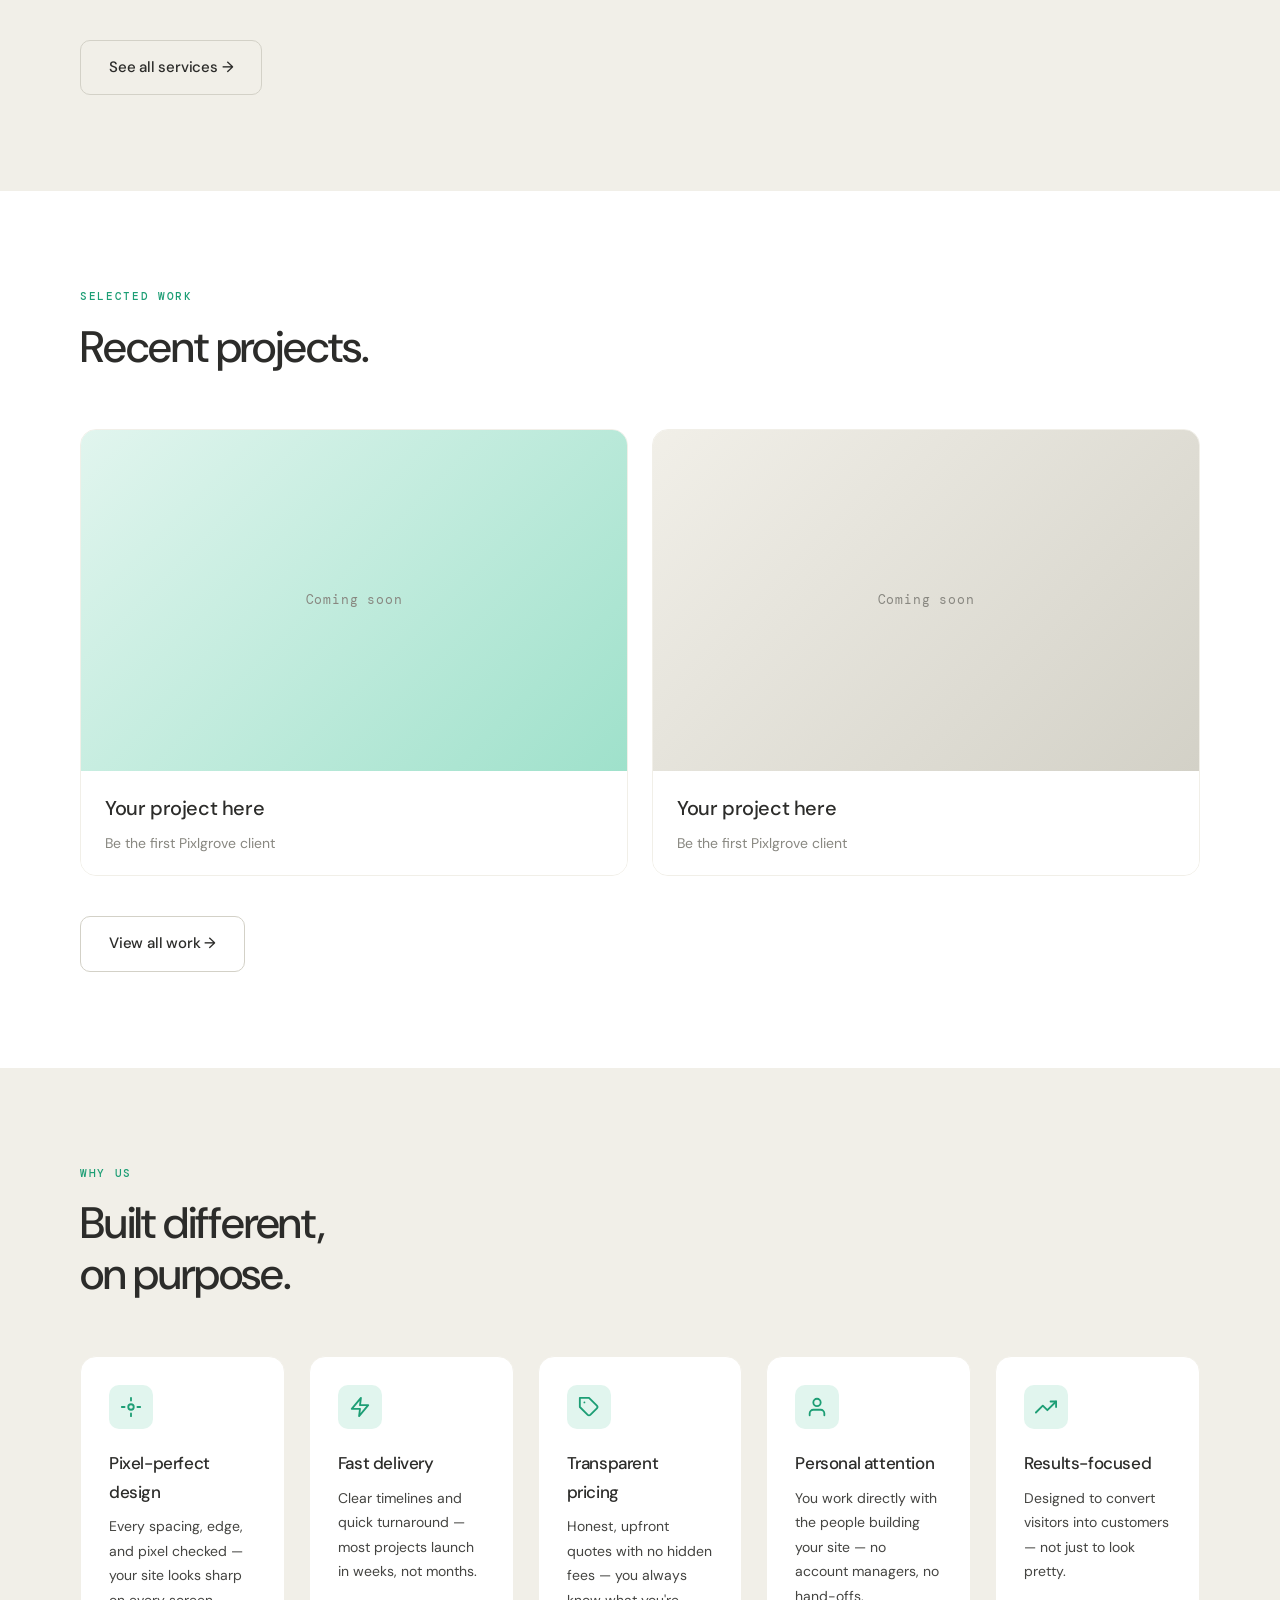
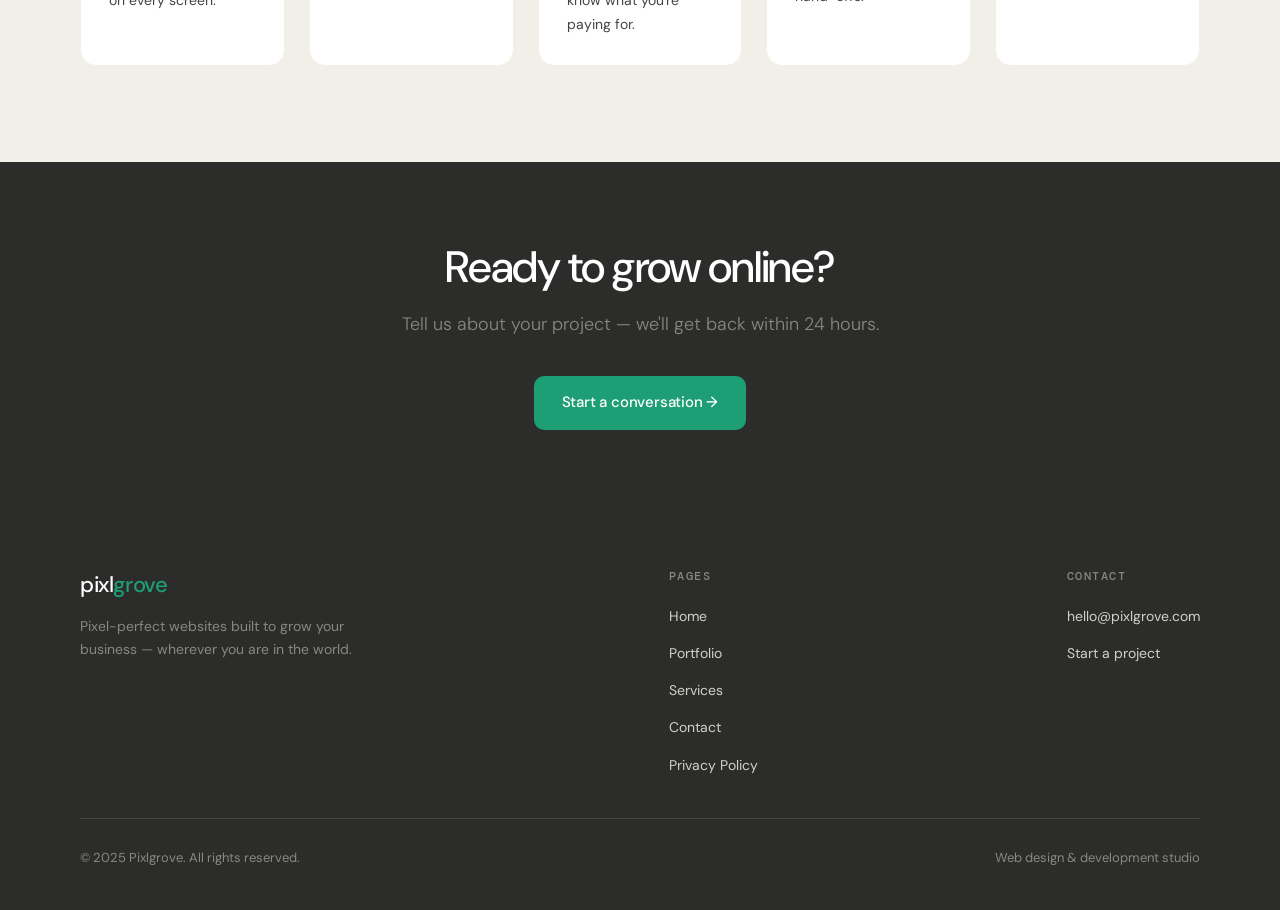
==== commit dfcfdbcc: "Add 404, marquee tech stack, switch to quote-based pricing" ====
--- a/index.html
+++ b/index.html
@@ -4,7 +4,7 @@
   <meta charset="UTF-8"/>
   <meta name="viewport" content="width=device-width, initial-scale=1.0"/>
   <title>Pixlgrove — Web Design &amp; Development Studio</title>
-  <meta name="description" content="Pixel-perfect websites built to grow your business. Web design and development studio serving clients worldwide — from $499."/>
+  <meta name="description" content="Pixel-perfect websites built to grow your business. Web design and development studio serving clients worldwide."/>
   <link rel="canonical" href="https://pixlgrove.com/"/>
   <meta name="robots" content="index, follow, max-image-preview:large, max-snippet:-1"/>
   <meta name="theme-color" content="#1D9E75"/>
@@ -21,7 +21,7 @@
 
   <meta name="twitter:card" content="summary_large_image"/>
   <meta name="twitter:title" content="Pixlgrove — Web Design &amp; Development Studio"/>
-  <meta name="twitter:description" content="Pixel-perfect websites built to grow your business, from $499."/>
+  <meta name="twitter:description" content="Pixel-perfect websites built to grow your business."/>
   <meta name="twitter:image" content="https://pixlgrove.com/og-image.png"/>
 
   <script type="application/ld+json">
@@ -37,14 +37,8 @@
         "email": "hello@pixlgrove.com",
         "logo": "https://pixlgrove.com/og-image.png",
         "image": "https://pixlgrove.com/og-image.png",
-        "priceRange": "$$",
         "areaServed": "Worldwide",
-        "knowsAbout": ["Web design", "Web development", "E-commerce", "SEO", "Website maintenance"],
-        "makesOffer": [
-          { "@type": "Offer", "name": "Starter website", "price": "499", "priceCurrency": "USD" },
-          { "@type": "Offer", "name": "Growth website", "price": "999", "priceCurrency": "USD" },
-          { "@type": "Offer", "name": "Custom website" }
-        ]
+        "knowsAbout": ["Web design", "Web development", "E-commerce", "SEO", "Website maintenance"]
       },
       {
         "@type": "WebSite",
@@ -133,41 +127,59 @@
       50% { transform: translateY(-12px); }
     }
 
-    /* LOGOS BAR */
+    /* LOGOS MARQUEE */
     .logos-bar {
-      background: var(--bark5);
-      padding: 28px 40px;
-      border-top: 1px solid var(--bark4);
-      border-bottom: 1px solid var(--bark4);
-    }
-
-    .logos-inner {
+      background: var(--bark);
+      padding: 36px 0 40px;
+      border-top: 1px solid var(--bark2);
+      border-bottom: 1px solid var(--bark2);
+      overflow: hidden;
+      position: relative;
+    }
+
+    .logos-label {
       max-width: var(--max);
-      margin: 0 auto;
-      display: flex;
-      align-items: center;
-      gap: 16px;
-      flex-wrap: wrap;
-    }
-
-    .logos-inner p {
+      margin: 0 auto 20px;
+      padding: 0 40px;
       font-size: 12px;
       font-family: var(--font-mono);
-      letter-spacing: .1em;
+      letter-spacing: .15em;
       text-transform: uppercase;
       color: var(--bark3);
-      flex-shrink: 0;
-      margin-right: 8px;
+    }
+
+    .logos-track {
+      position: relative;
+      overflow: hidden;
+      -webkit-mask-image: linear-gradient(90deg, transparent 0, #000 80px, #000 calc(100% - 80px), transparent 100%);
+              mask-image: linear-gradient(90deg, transparent 0, #000 80px, #000 calc(100% - 80px), transparent 100%);
+    }
+
+    .logos-marquee {
+      display: flex;
+      gap: 14px;
+      width: max-content;
+      animation: marquee 32s linear infinite;
+    }
+
+    .logos-marquee:hover { animation-play-state: paused; }
+
+    @keyframes marquee {
+      from { transform: translateX(-50%); }
+      to   { transform: translateX(0); }
     }
 
     .logo-pill {
       font-size: 13px;
       font-weight: 500;
-      color: var(--bark2);
-      padding: 6px 14px;
-      background: white;
-      border: 1px solid var(--bark4);
-      border-radius: 20px;
+      color: white;
+      padding: 8px 18px;
+      background: transparent;
+      border: 1px solid rgba(255, 255, 255, 0.22);
+      border-radius: 999px;
+      white-space: nowrap;
+      flex-shrink: 0;
+      letter-spacing: -0.1px;
     }
 
     /* SERVICES PREVIEW */
@@ -357,17 +369,31 @@
   </div>
 </section>
 
-<!-- LOGOS BAR -->
+<!-- LOGOS MARQUEE -->
 <div class="logos-bar">
-  <div class="logos-inner">
-    <p>Built with</p>
-    <span class="logo-pill">HTML &amp; CSS</span>
-    <span class="logo-pill">React</span>
-    <span class="logo-pill">Next.js</span>
-    <span class="logo-pill">Tailwind</span>
-    <span class="logo-pill">Shopify</span>
-    <span class="logo-pill">WordPress</span>
-    <span class="logo-pill">Webflow</span>
+  <p class="logos-label">We work with</p>
+  <div class="logos-track">
+    <div class="logos-marquee" aria-hidden="true">
+      <span class="logo-pill">HTML &amp; CSS</span>
+      <span class="logo-pill">React</span>
+      <span class="logo-pill">Next.js</span>
+      <span class="logo-pill">Tailwind</span>
+      <span class="logo-pill">Shopify</span>
+      <span class="logo-pill">WordPress</span>
+      <span class="logo-pill">Webflow</span>
+      <span class="logo-pill">Figma</span>
+      <span class="logo-pill">Framer</span>
+      <!-- duplicate for seamless infinite loop -->
+      <span class="logo-pill">HTML &amp; CSS</span>
+      <span class="logo-pill">React</span>
+      <span class="logo-pill">Next.js</span>
+      <span class="logo-pill">Tailwind</span>
+      <span class="logo-pill">Shopify</span>
+      <span class="logo-pill">WordPress</span>
+      <span class="logo-pill">Webflow</span>
+      <span class="logo-pill">Figma</span>
+      <span class="logo-pill">Framer</span>
+    </div>
   </div>
 </div>
 
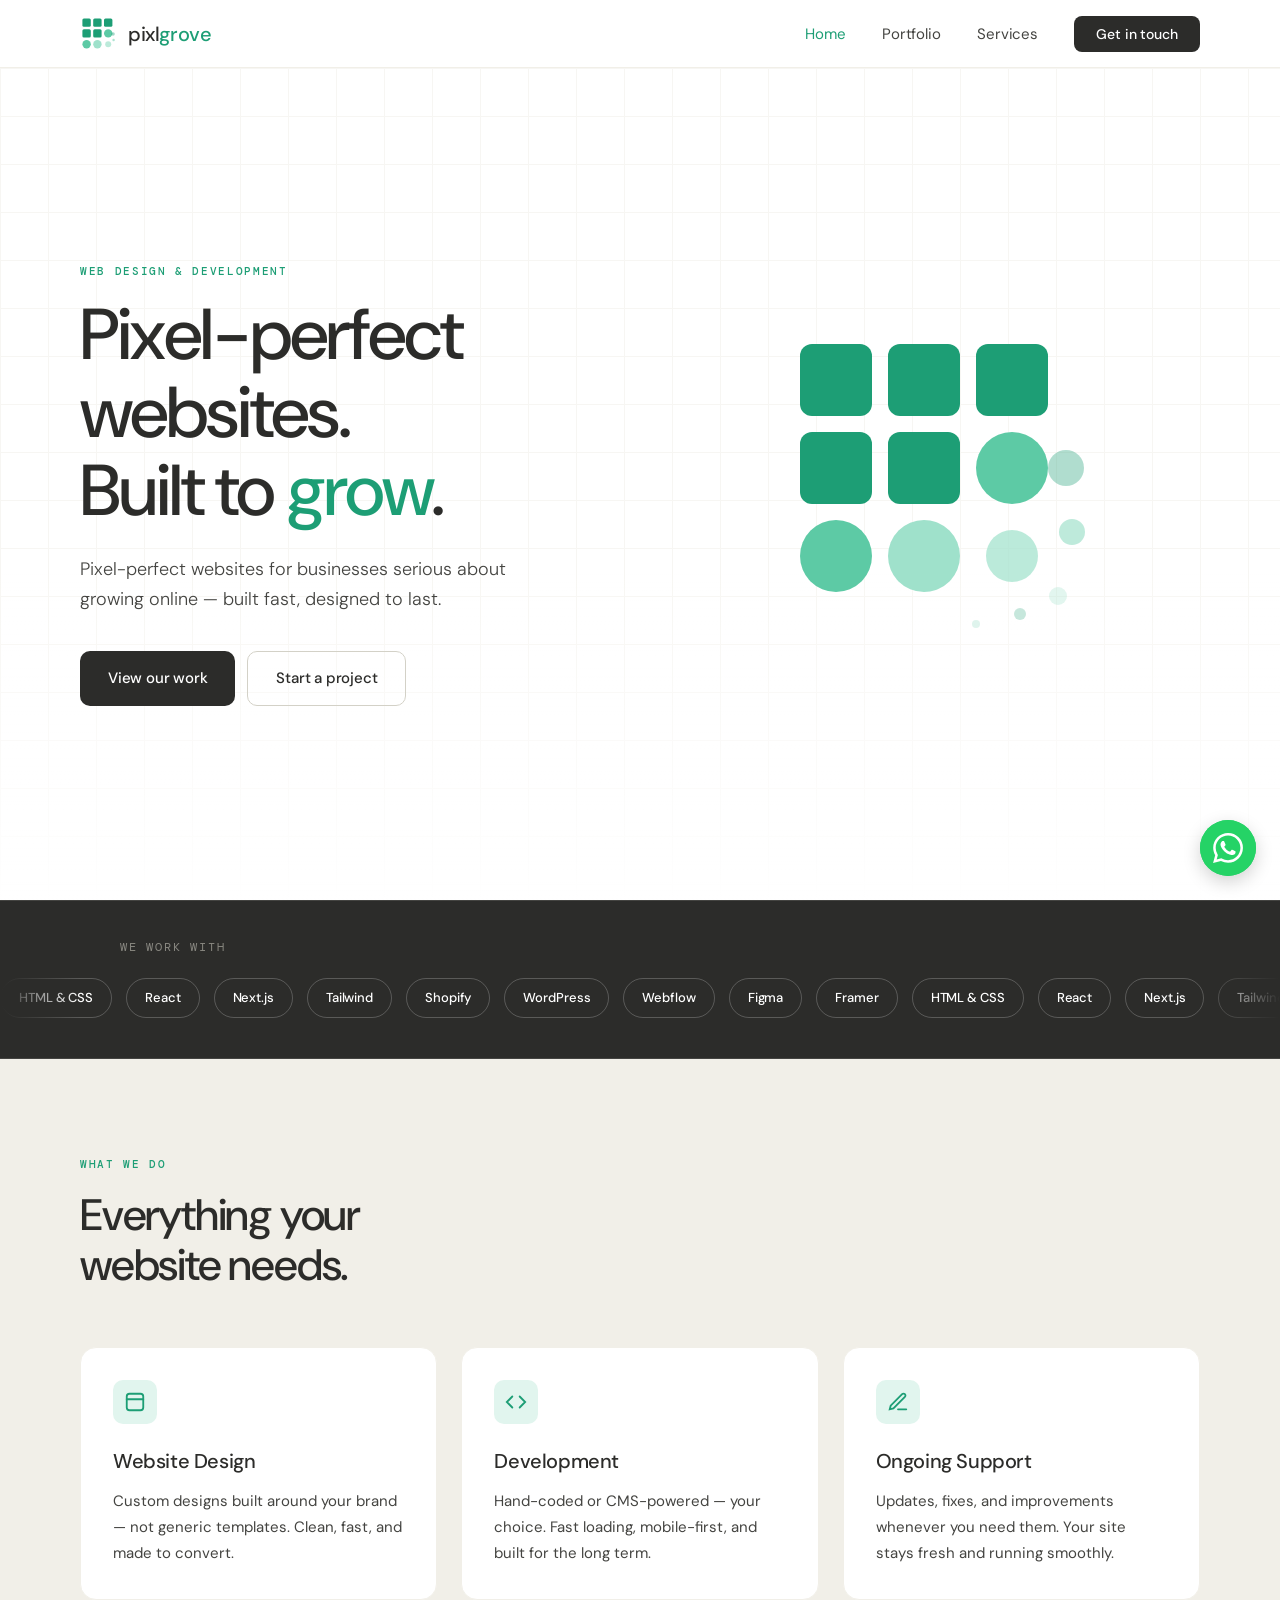
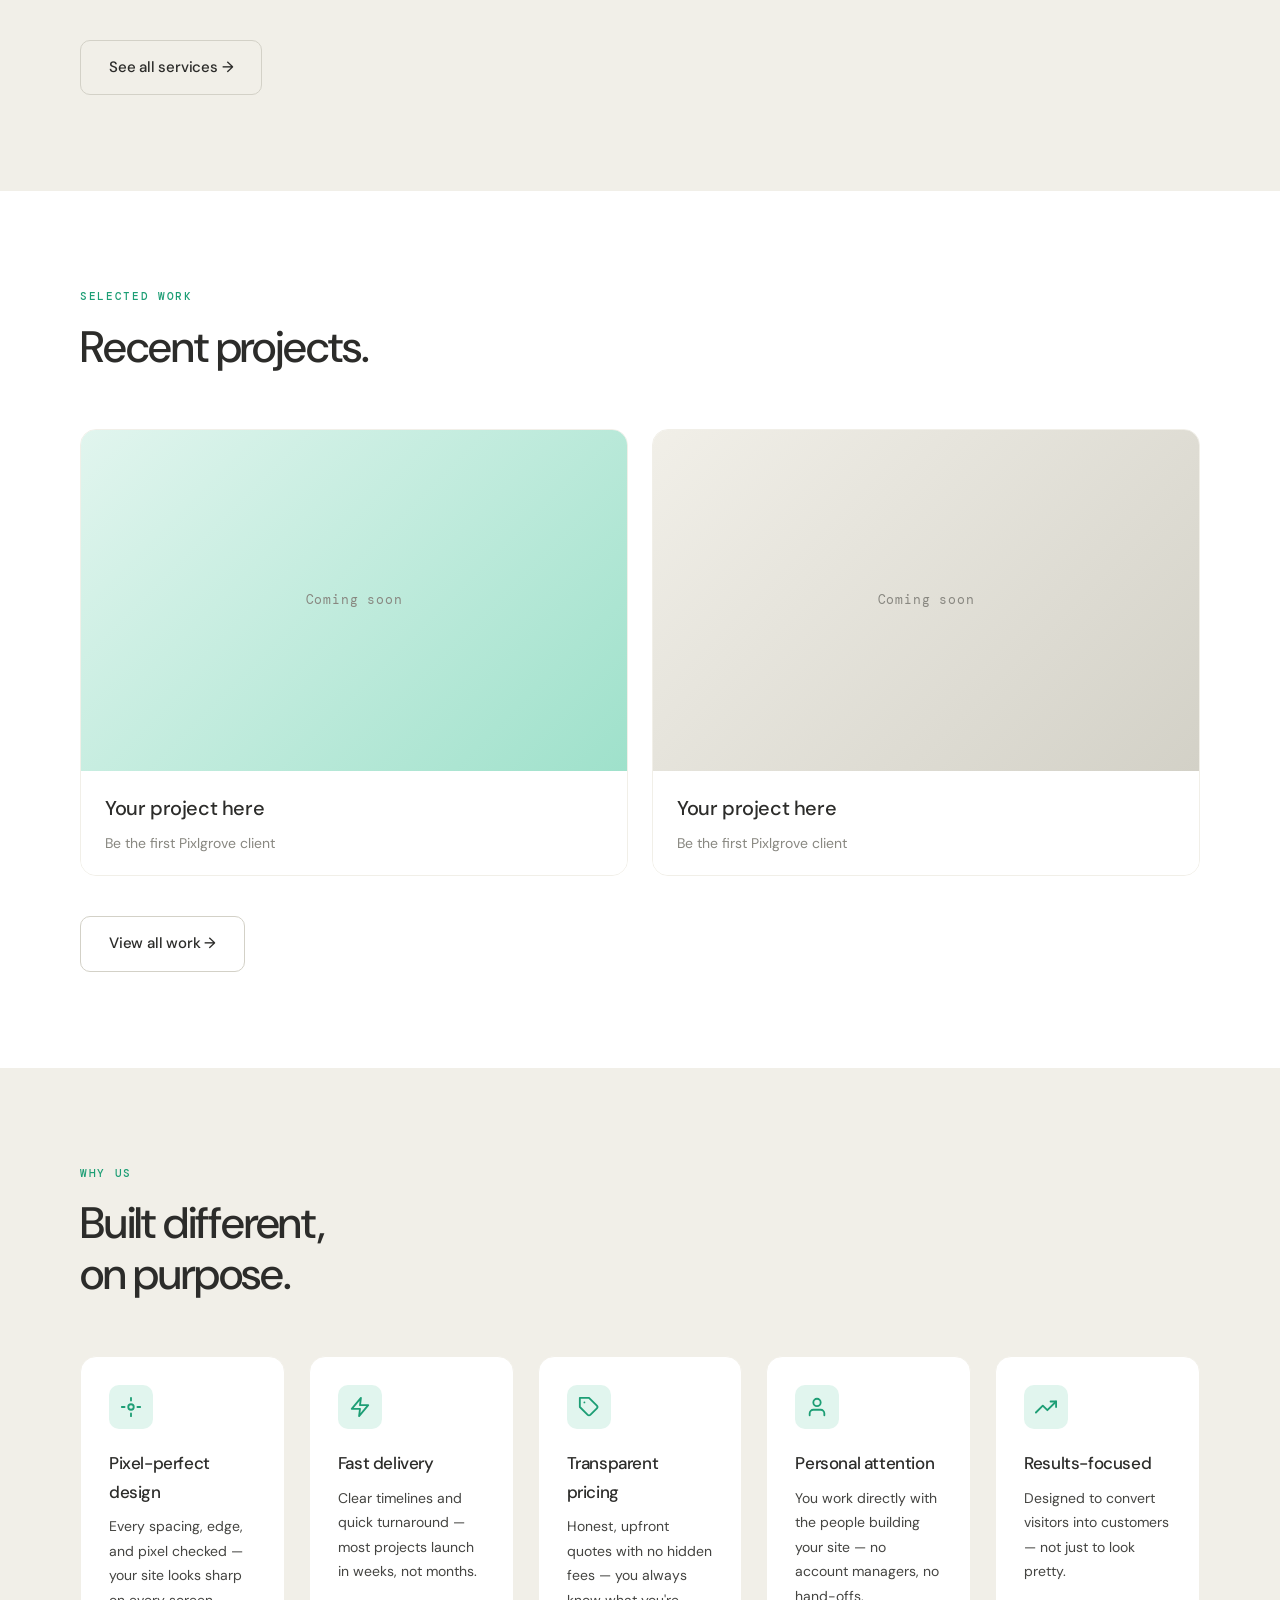
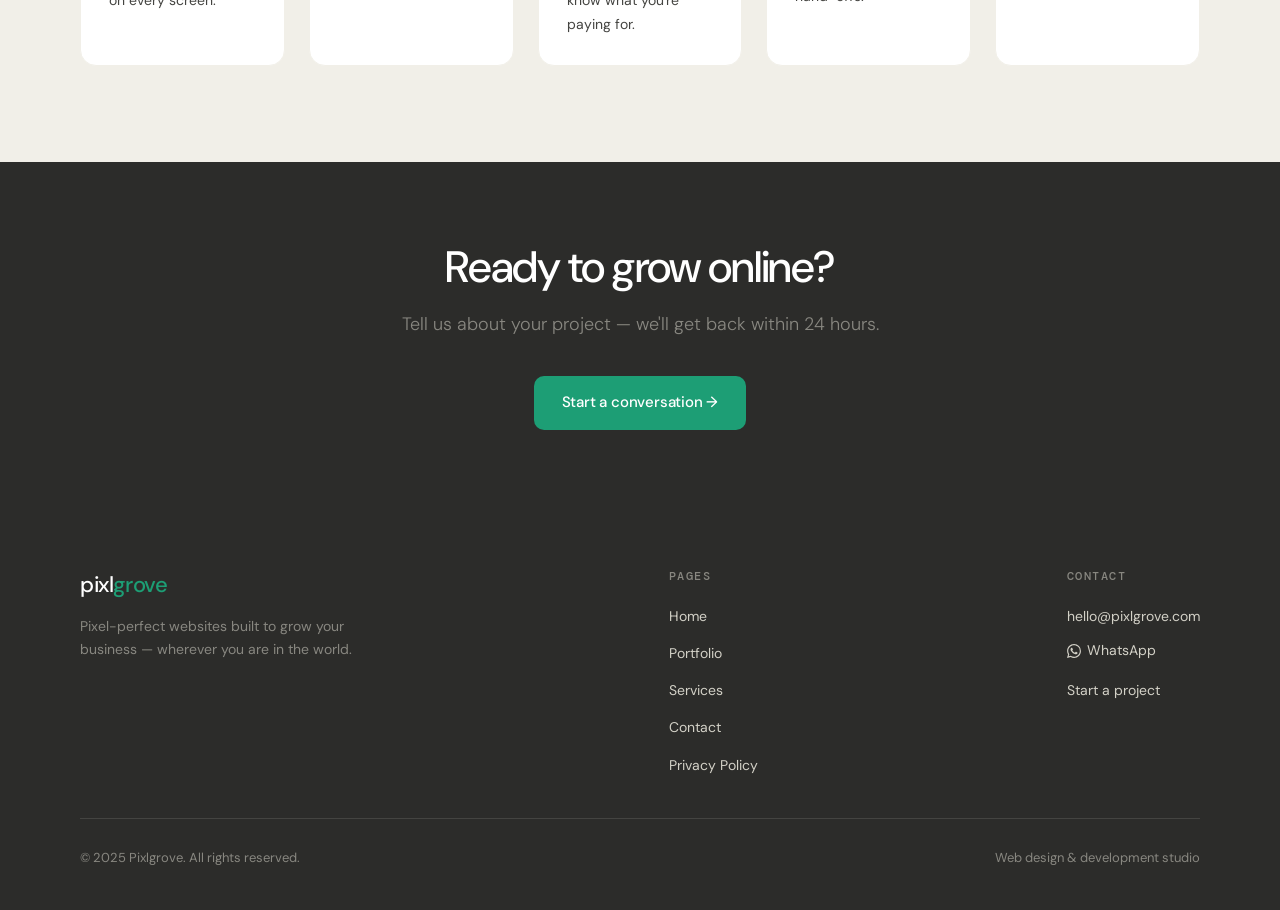
==== commit fbf6e93c: "Add WhatsApp footer links and floating chat button" ====
--- a/index.html
+++ b/index.html
@@ -555,6 +555,7 @@
         <h4>Contact</h4>
         <ul>
           <li><a href="mailto:hello@pixlgrove.com">hello@pixlgrove.com</a></li>
+          <li><a class="footer-wa" href="https://wa.me/916371295241?text=Hi%20Pixlgrove%2C%20I%27d%20like%20to%20discuss%20a%20project." target="_blank" rel="noopener"><svg viewBox="0 0 24 24" fill="currentColor" aria-hidden="true"><path d="M17.472 14.382c-.297-.149-1.758-.867-2.03-.967-.273-.099-.471-.148-.67.15-.197.297-.767.966-.94 1.164-.173.199-.347.223-.644.075-.297-.15-1.255-.463-2.39-1.475-.883-.788-1.48-1.761-1.653-2.059-.173-.297-.018-.458.13-.606.135-.135.297-.347.446-.521.149-.174.198-.298.298-.497.099-.198.05-.371-.025-.52-.075-.149-.669-1.612-.916-2.207-.242-.579-.487-.5-.669-.51-.173-.009-.371-.01-.57-.01-.198 0-.52.074-.792.372-.272.297-1.04 1.016-1.04 2.479 0 1.462 1.065 2.876 1.213 3.074.149.198 2.096 3.2 5.077 4.487.709.306 1.262.489 1.694.626.712.226 1.36.194 1.872.118.571-.085 1.758-.719 2.006-1.413.248-.695.248-1.29.173-1.414-.074-.123-.272-.198-.57-.347m-5.421 7.403h-.004a9.87 9.87 0 01-5.031-1.378l-.361-.214-3.741.982.998-3.648-.235-.374a9.86 9.86 0 01-1.51-5.26c.002-5.45 4.436-9.884 9.888-9.884 2.64 0 5.122 1.03 6.988 2.898a9.825 9.825 0 012.893 6.994c-.003 5.45-4.437 9.884-9.885 9.884m8.413-18.297A11.815 11.815 0 0012.05 0C5.495 0 .16 5.335.157 11.892c0 2.096.547 4.142 1.588 5.945L.057 24l6.305-1.654a11.882 11.882 0 005.683 1.448h.005c6.554 0 11.89-5.335 11.893-11.893a11.821 11.821 0 00-3.48-8.413Z"/></svg>WhatsApp</a></li>
           <li><a href="contact.html">Start a project</a></li>
         </ul>
       </div>
@@ -567,5 +568,9 @@
 </footer>
 
 <script src="layout.js"></script>
+
+<a class="wa-fab" href="https://wa.me/916371295241?text=Hi%20Pixlgrove%2C%20I%27d%20like%20to%20discuss%20a%20project." target="_blank" rel="noopener" aria-label="Chat with us on WhatsApp">
+  <svg viewBox="0 0 24 24" fill="currentColor" aria-hidden="true"><path d="M17.472 14.382c-.297-.149-1.758-.867-2.03-.967-.273-.099-.471-.148-.67.15-.197.297-.767.966-.94 1.164-.173.199-.347.223-.644.075-.297-.15-1.255-.463-2.39-1.475-.883-.788-1.48-1.761-1.653-2.059-.173-.297-.018-.458.13-.606.135-.135.297-.347.446-.521.149-.174.198-.298.298-.497.099-.198.05-.371-.025-.52-.075-.149-.669-1.612-.916-2.207-.242-.579-.487-.5-.669-.51-.173-.009-.371-.01-.57-.01-.198 0-.52.074-.792.372-.272.297-1.04 1.016-1.04 2.479 0 1.462 1.065 2.876 1.213 3.074.149.198 2.096 3.2 5.077 4.487.709.306 1.262.489 1.694.626.712.226 1.36.194 1.872.118.571-.085 1.758-.719 2.006-1.413.248-.695.248-1.29.173-1.414-.074-.123-.272-.198-.57-.347m-5.421 7.403h-.004a9.87 9.87 0 01-5.031-1.378l-.361-.214-3.741.982.998-3.648-.235-.374a9.86 9.86 0 01-1.51-5.26c.002-5.45 4.436-9.884 9.888-9.884 2.64 0 5.122 1.03 6.988 2.898a9.825 9.825 0 012.893 6.994c-.003 5.45-4.437 9.884-9.885 9.884m8.413-18.297A11.815 11.815 0 0012.05 0C5.495 0 .16 5.335.157 11.892c0 2.096.547 4.142 1.588 5.945L.057 24l6.305-1.654a11.882 11.882 0 005.683 1.448h.005c6.554 0 11.89-5.335 11.893-11.893a11.821 11.821 0 00-3.48-8.413Z"/></svg>
+</a>
 </body>
 </html>
--- a/style.css
+++ b/style.css
@@ -313,6 +313,64 @@
 
 .footer-links a:hover { color: var(--grove); }
 
+.footer-wa {
+  display: inline-flex;
+  align-items: center;
+  gap: 6px;
+}
+
+.footer-wa svg { width: 14px; height: 14px; flex-shrink: 0; }
+
+/* ── WHATSAPP FLOATING BUTTON ── */
+.wa-fab {
+  position: fixed;
+  bottom: 24px;
+  right: 24px;
+  width: 56px;
+  height: 56px;
+  border-radius: 50%;
+  background: #25D366;
+  display: flex;
+  align-items: center;
+  justify-content: center;
+  color: white;
+  text-decoration: none;
+  z-index: 200;
+  box-shadow: 0 6px 18px rgba(0, 0, 0, .18);
+  transition: transform .2s, box-shadow .2s;
+}
+
+.wa-fab:hover {
+  transform: scale(1.06);
+  box-shadow: 0 8px 24px rgba(0, 0, 0, .24);
+}
+
+.wa-fab svg {
+  width: 30px;
+  height: 30px;
+  position: relative;
+}
+
+.wa-fab::before {
+  content: '';
+  position: absolute;
+  inset: 0;
+  border-radius: 50%;
+  background: #25D366;
+  animation: waPulse 2.2s ease-out infinite;
+  pointer-events: none;
+}
+
+@keyframes waPulse {
+  0%   { transform: scale(1);   opacity: .5; }
+  100% { transform: scale(1.7); opacity: 0; }
+}
+
+@media (max-width: 768px) {
+  .wa-fab { bottom: 20px; right: 20px; width: 52px; height: 52px; }
+  .wa-fab svg { width: 28px; height: 28px; }
+}
+
 .footer-bottom {
   padding-top: 28px;
   display: flex;
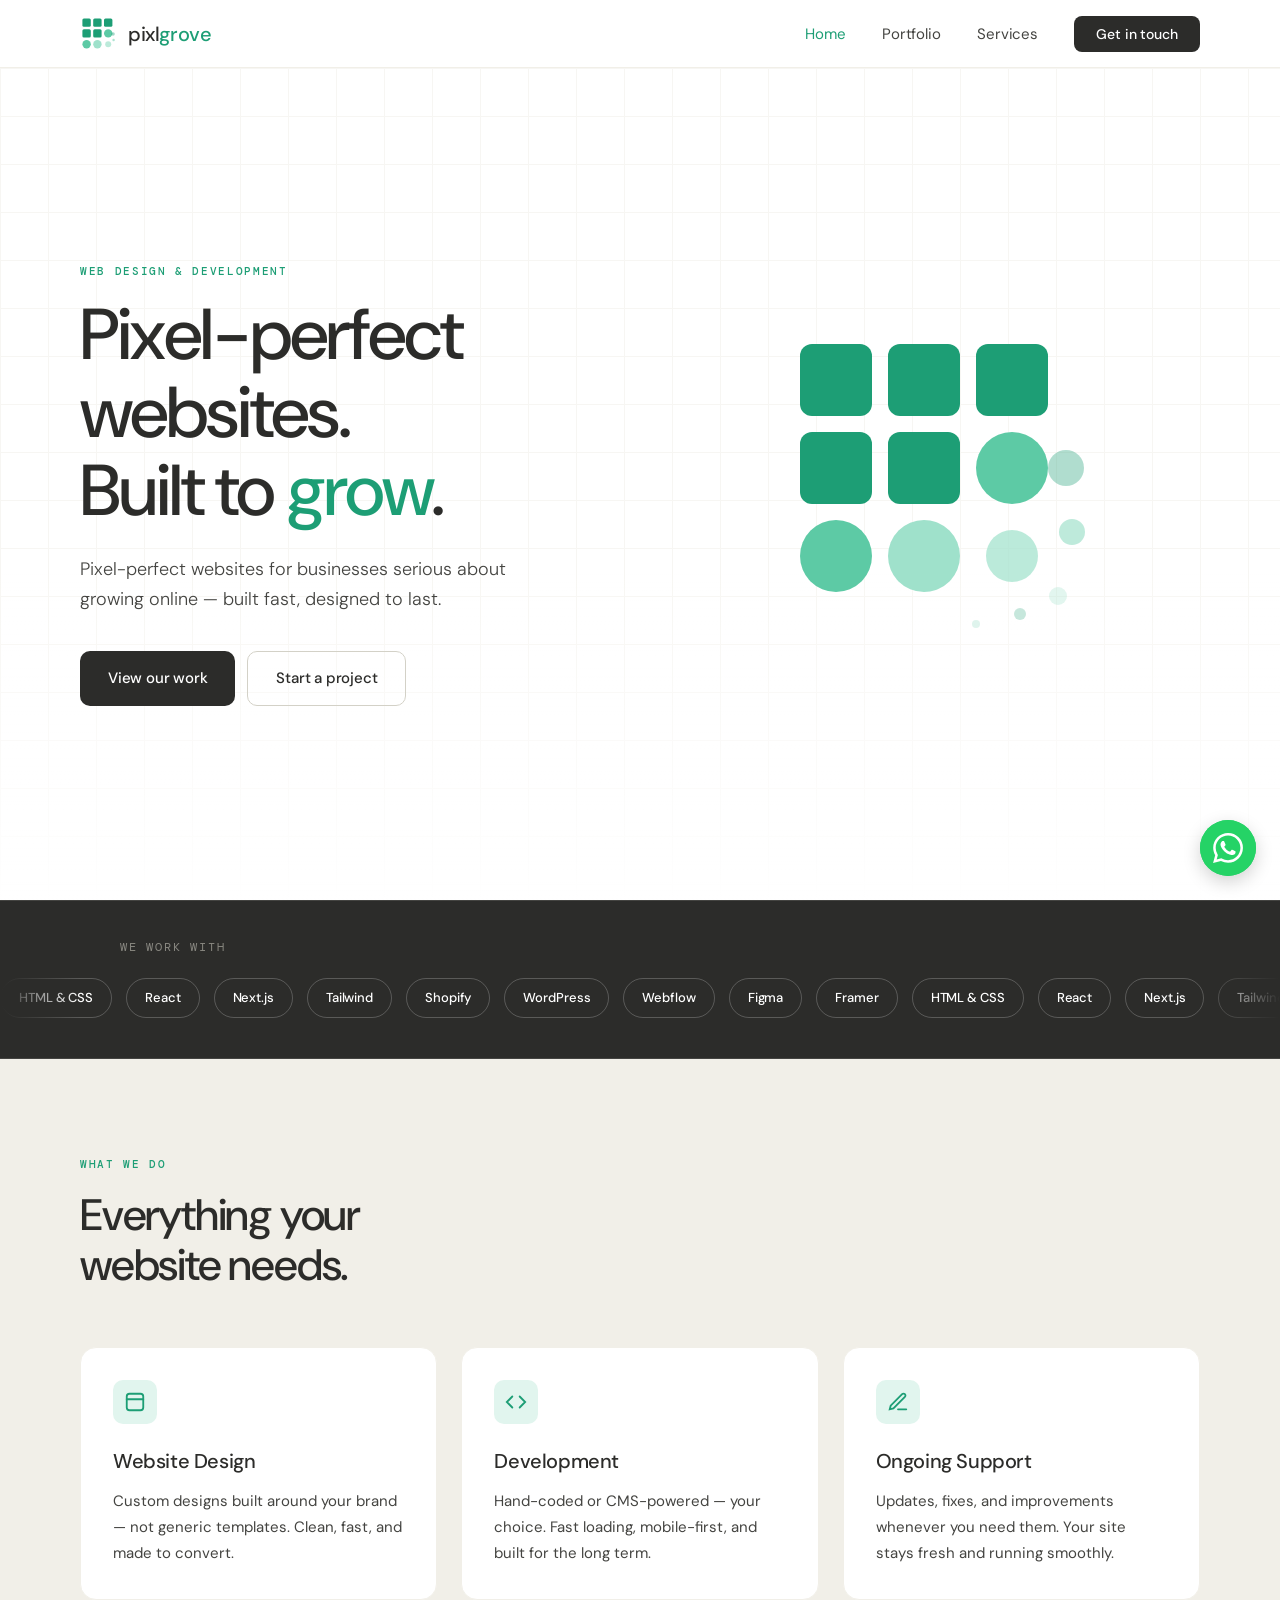
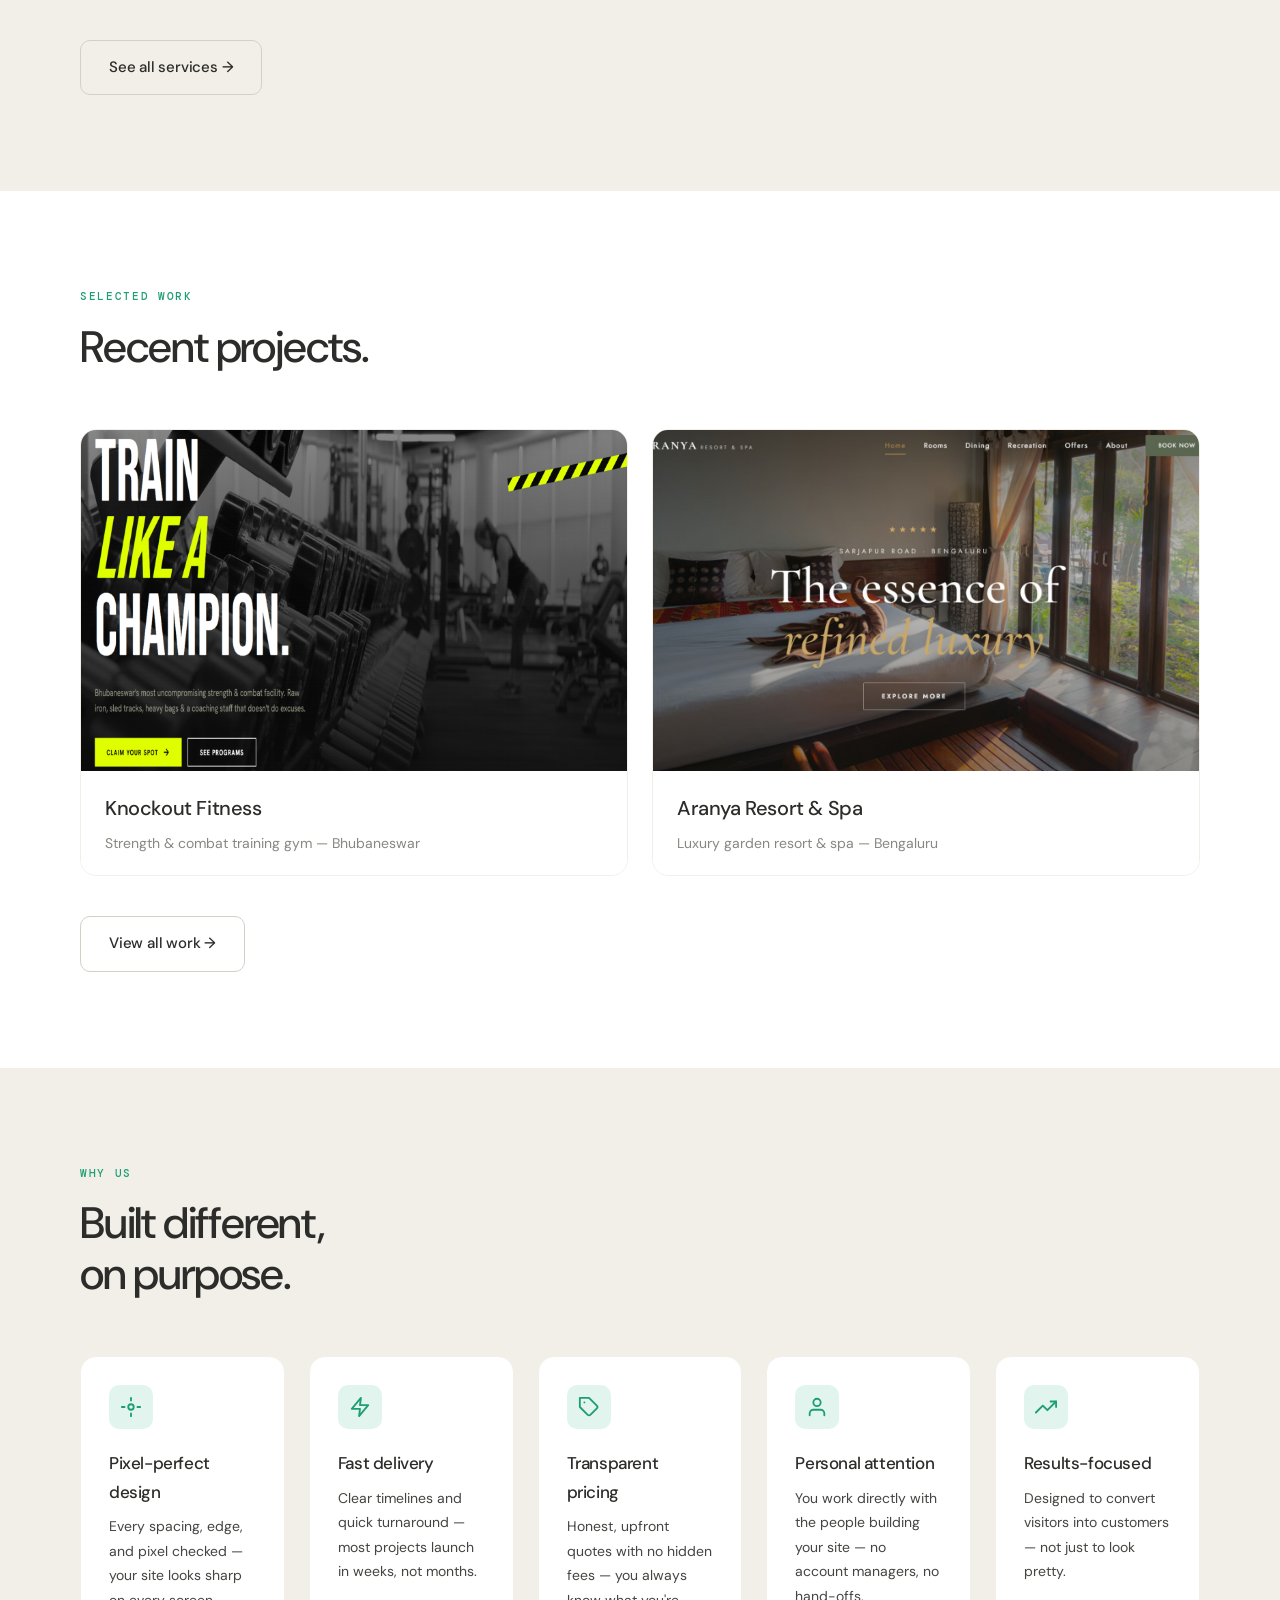
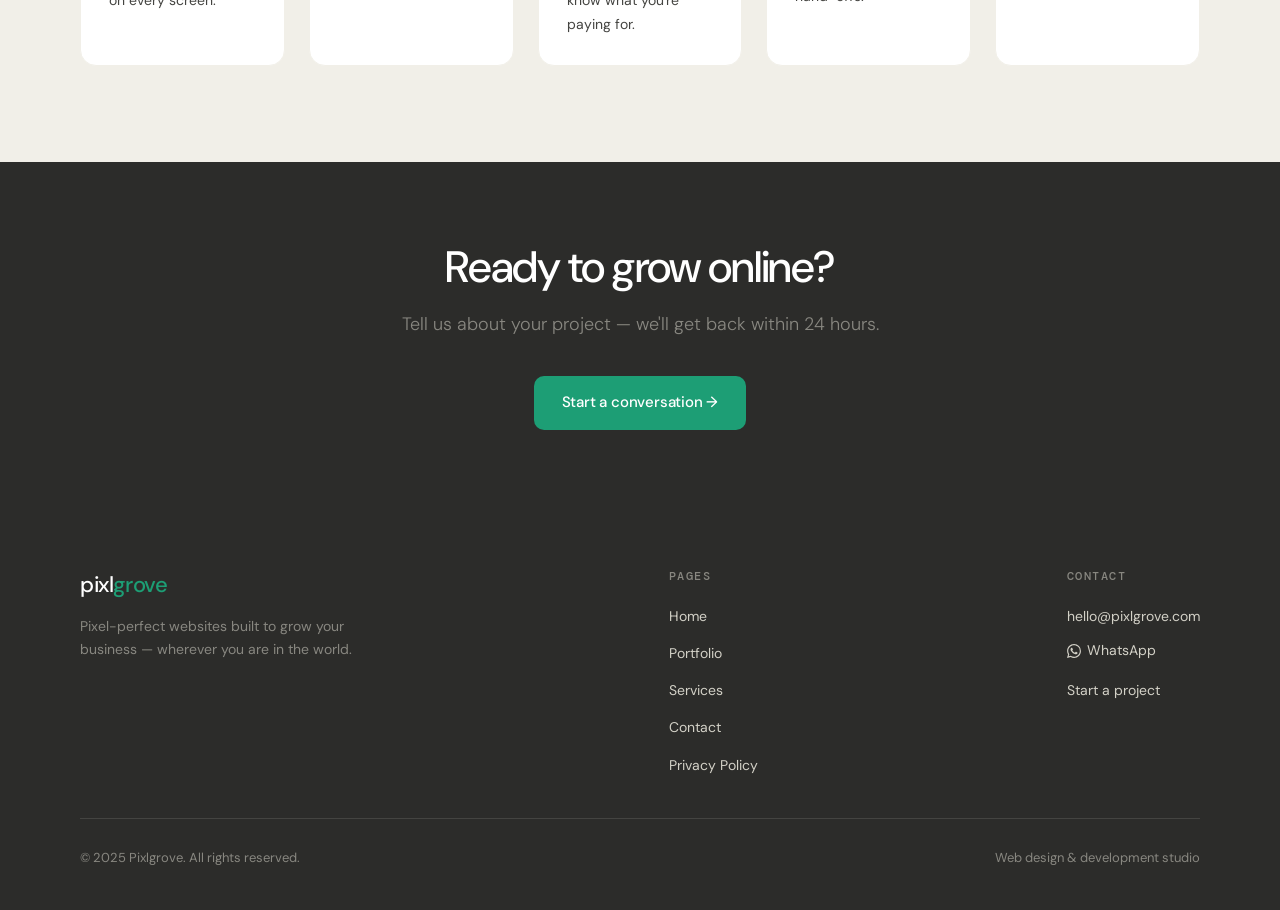
==== commit 86e3feae: "Add Knockout Fitness and Aranya projects" ====
--- a/index.html
+++ b/index.html
@@ -443,22 +443,22 @@
     <span class="eyebrow">Selected work</span>
     <h2>Recent projects.</h2>
     <div class="portfolio-grid">
-      <a href="portfolio.html" class="portfolio-card fade-up">
-        <div class="portfolio-thumb" style="background: linear-gradient(135deg,#E1F5EE,#9FE1CB);">
-          <span>Coming soon</span>
+      <a href="https://frolicking-speculoos-3c72fb.netlify.app/" target="_blank" rel="noopener" class="portfolio-card fade-up">
+        <div class="portfolio-thumb" style="background:#1a1a1a;">
+          <img src="images/Knockout_fitness_1600x1000.jpg" alt="Knockout Fitness website — homepage screenshot" loading="lazy" style="width:100%;height:100%;object-fit:cover;display:block;"/>
         </div>
         <div class="portfolio-meta">
-          <h3>Your project here</h3>
-          <p>Be the first Pixlgrove client</p>
+          <h3>Knockout Fitness</h3>
+          <p>Strength &amp; combat training gym — Bhubaneswar</p>
         </div>
       </a>
-      <a href="portfolio.html" class="portfolio-card fade-up">
-        <div class="portfolio-thumb" style="background: linear-gradient(135deg,#F1EFE8,#D3D1C7);">
-          <span>Coming soon</span>
+      <a href="https://sensational-clafoutis-8c955f.netlify.app/" target="_blank" rel="noopener" class="portfolio-card fade-up">
+        <div class="portfolio-thumb" style="background:#1a1a1a;">
+          <img src="images/Aranya_1600x808.jpg" alt="Aranya Resort &amp; Spa website — homepage screenshot" loading="lazy" style="width:100%;height:100%;object-fit:cover;display:block;"/>
         </div>
         <div class="portfolio-meta">
-          <h3>Your project here</h3>
-          <p>Be the first Pixlgrove client</p>
+          <h3>Aranya Resort &amp; Spa</h3>
+          <p>Luxury garden resort &amp; spa — Bengaluru</p>
         </div>
       </a>
     </div>
